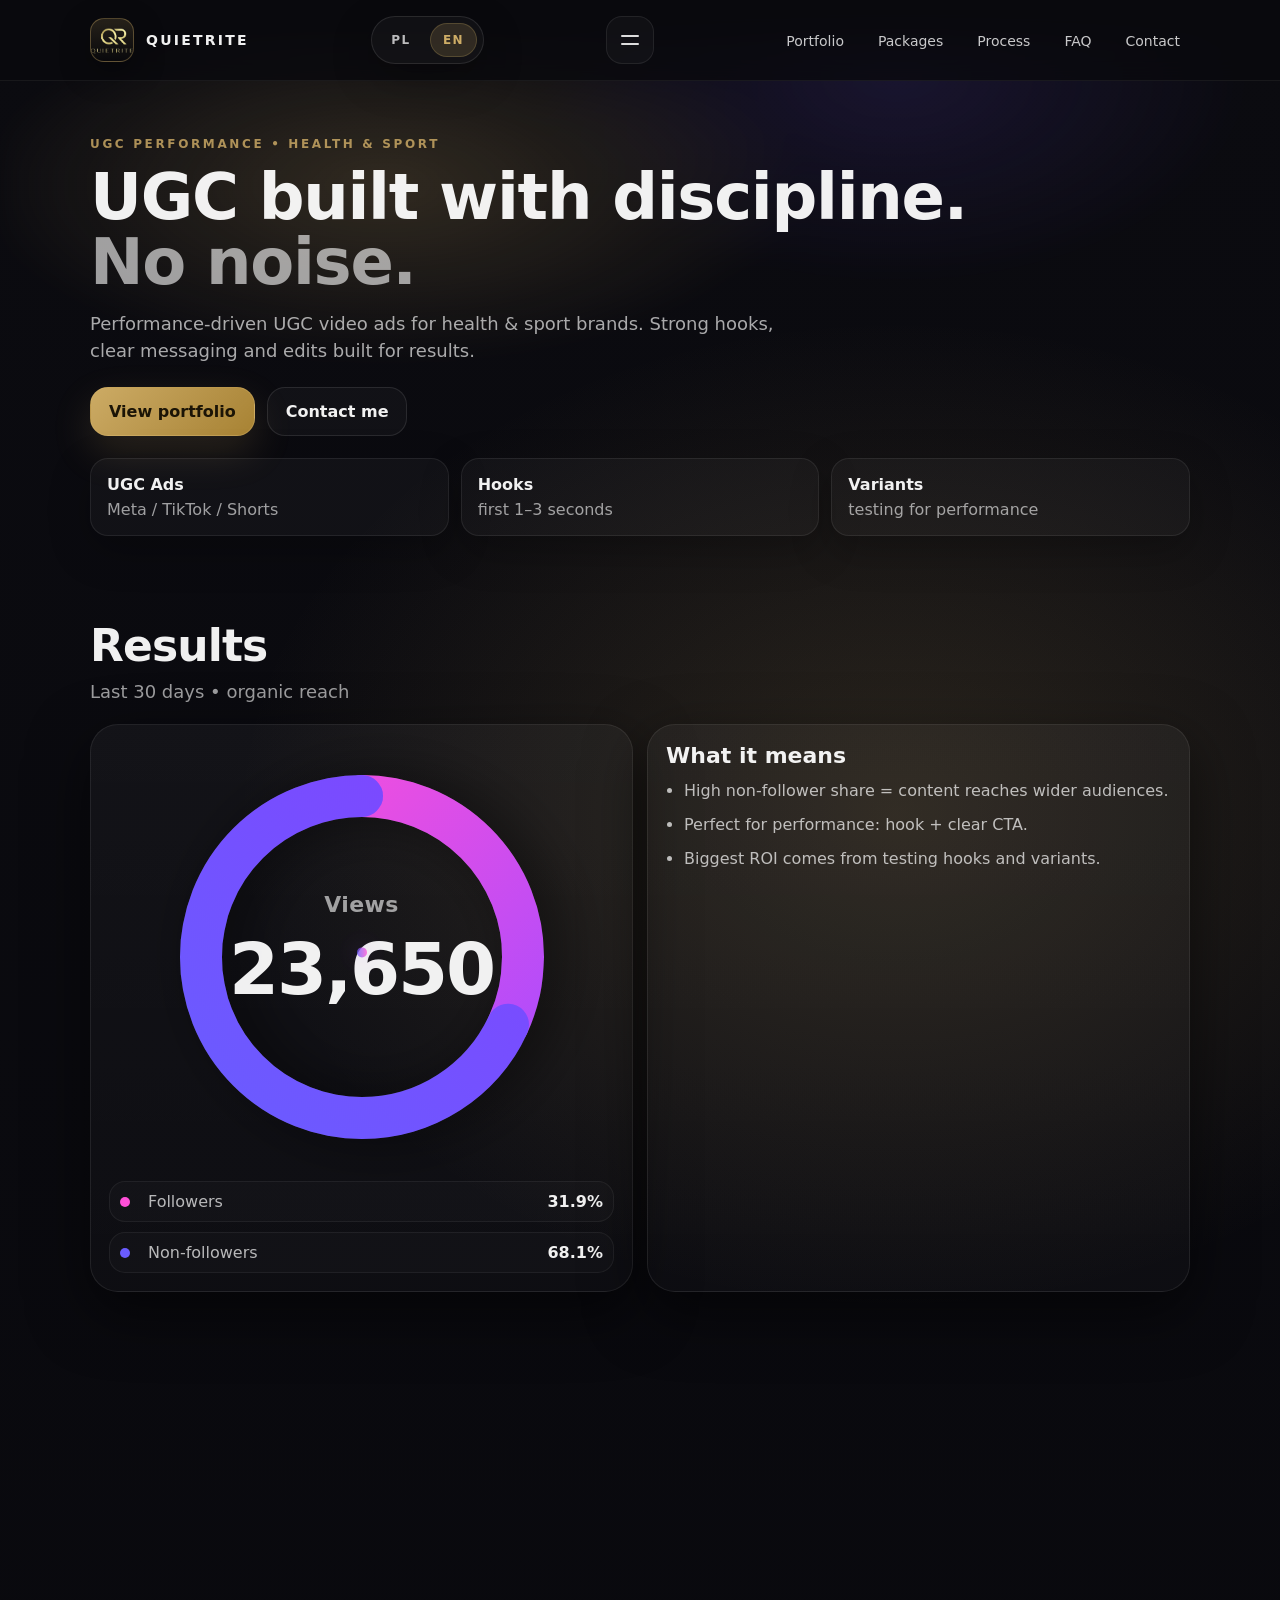
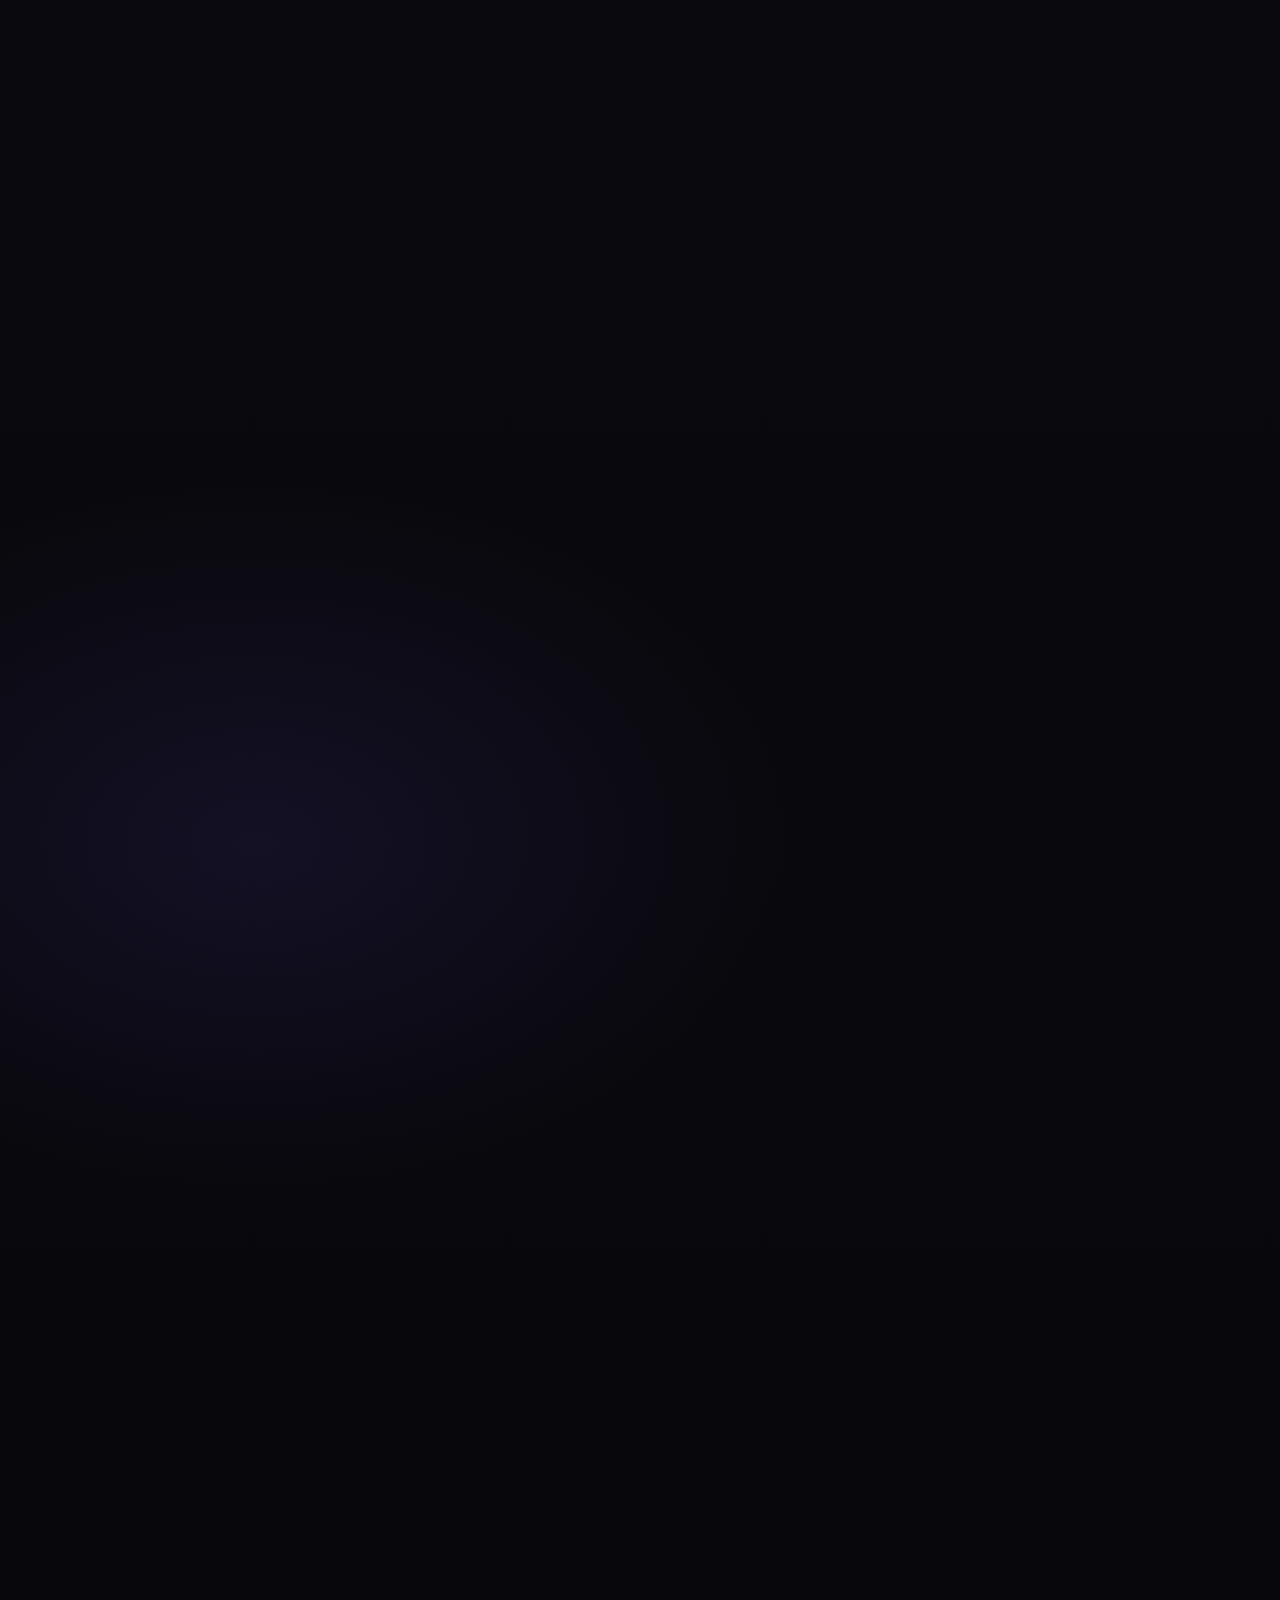
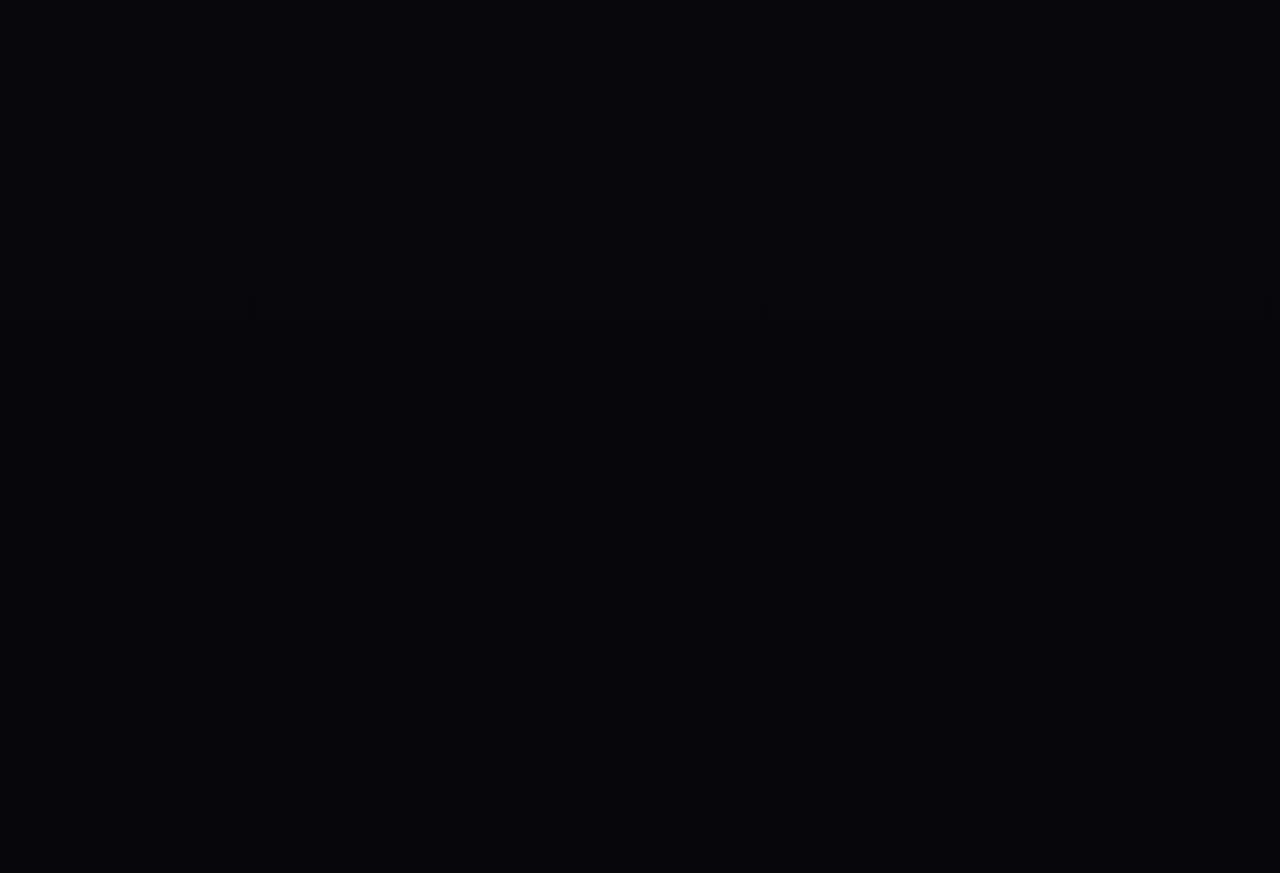
==== en/index.html @ 0ea2c852 "index.html" ====
<!doctype html>
<html lang="en">
<head>
  <meta charset="utf-8" />

  <!-- CSP: allows JSON-LD inline + Formspree + external JS/CSS -->
  <meta http-equiv="Content-Security-Policy" content="default-src 'self'; base-uri 'self'; object-src 'none'; frame-ancestors 'none'; form-action 'self' https://formspree.io; img-src 'self' data:; style-src 'self'; script-src 'self' 'unsafe-inline'; font-src 'self'; connect-src 'self' https://formspree.io; manifest-src 'self'; upgrade-insecure-requests;">

  <meta name="referrer" content="strict-origin-when-cross-origin">
  <meta name="viewport" content="width=device-width, initial-scale=1, viewport-fit=cover" />
  <meta name="robots" content="index,follow,max-image-preview:large" />
  <meta name="color-scheme" content="dark light" />

  <title>Quietrite — UGC Ads for Health &amp; Sport brands</title>
  <meta name="description" content="Performance-driven UGC ads for health &amp; sport brands. Meta, TikTok, Shorts. Strong hooks, variant testing and edits built for results.">
  <meta name="theme-color" content="#0B0B10" />

  <link rel="canonical" href="https://quietrite.pl/en/" />

  <!-- hreflang -->
  <link rel="alternate" href="https://quietrite.pl/" hreflang="pl" />
  <link rel="alternate" href="https://quietrite.pl/en/" hreflang="en" />
  <link rel="alternate" href="https://quietrite.pl/" hreflang="x-default" />

  <!-- Icons -->
  <link rel="icon" href="/favicon.ico" sizes="any" />
  <link rel="icon" type="image/png" sizes="32x32" href="/favicon-32.png" />
  <link rel="icon" type="image/png" sizes="16x16" href="/favicon-16.png" />
  <link rel="apple-touch-icon" href="/apple-touch-icon.png" />

  <!-- PWA -->
  <link rel="manifest" href="/manifest.webmanifest" />

  <!-- Open Graph / Social -->
  <meta property="og:site_name" content="QUIETRITE" />
  <meta property="og:type" content="website" />
  <meta property="og:url" content="https://quietrite.pl/en/" />
  <meta property="og:title" content="Quietrite — UGC Ads for Health &amp; Sport brands" />
  <meta property="og:description" content="Performance-driven UGC ads: hooks, variants and edits built for results." />
  <meta property="og:image" content="https://quietrite.pl/og-quietrite-1200x630.png" />
  <meta property="og:image:width" content="1200" />
  <meta property="og:image:height" content="630" />
  <meta property="og:locale" content="en_US" />
  <meta property="og:image:alt" content="Quietrite — UGC Ads for Health & Sport brands" />

  <meta name="twitter:card" content="summary_large_image" />
  <meta name="twitter:title" content="Quietrite — UGC Ads for Health &amp; Sport brands" />
  <meta name="twitter:description" content="Performance UGC ads for Meta/TikTok/Shorts." />
  <meta name="twitter:image" content="https://quietrite.pl/og-quietrite-1200x630.png" />
  <meta name="twitter:image:alt" content="Quietrite — UGC Ads for Health & Sport brands" />

  <!-- Perf -->
  <link rel="preload" href="/styles.css?v=10" as="style">
  <link rel="preload" href="/quietrite-logo.png" as="image" fetchpriority="high">
  <link rel="stylesheet" href="/styles.css?v=10">
  <link rel="preload" href="/script.js?v=10" as="script">
  <script src="/script.js?v=10" defer></script>
</head>

<body>
  <a class="skip-link" href="#main">Skip to content</a>

  <header class="header" id="top">
    <div class="container header__inner">
      <a class="brand" href="/en/" aria-label="QUIETRITE - home">
        <span class="brand__badge" aria-hidden="true">
          <img class="brand__logo" src="/quietrite-logo.png" alt="" width="44" height="44" fetchpriority="high" decoding="async" />
        </span>
        <span class="brand__name">QUIETRITE</span>
      </a>

      <!-- Language switch -->
      <div class="lang-switch" aria-label="Language switch">
        <a class="lang-switch__link" href="/">PL</a>
        <a class="lang-switch__link is-active" href="/en/" aria-current="page">EN</a>
      </div>

      <button class="menu-toggle" id="menuToggle" type="button"
        aria-controls="siteNav" aria-expanded="false" aria-label="Open menu">
        <span class="menu-toggle__lines" aria-hidden="true"></span>
      </button>

      <nav class="nav" id="siteNav" data-state="closed" aria-label="Navigation">
        <ul class="nav__list">
          <li><a class="nav__link" href="#portfolio">Portfolio</a></li>
          <li><a class="nav__link" href="#packages">Packages</a></li>
          <li><a class="nav__link" href="#process">Process</a></li>
          <li><a class="nav__link" href="#faq">FAQ</a></li>
          <li><a class="nav__link" href="#contact">Contact</a></li>
        </ul>
        <a class="btn btn--primary btn--nav" href="#contact">Contact</a>
      </nav>

      <div class="nav-overlay" id="navOverlay" hidden></div>
    </div>
  </header>

  <main id="main">
    <!-- HERO -->
    <section class="hero" id="hero">
      <div class="container hero__inner" data-reveal>
        <p class="eyebrow">UGC PERFORMANCE • HEALTH &amp; SPORT</p>

        <h1 class="hero__title">
          UGC built with discipline.<br />
          <span class="hero__muted">No noise.</span>
        </h1>

        <p class="hero__lead">
          Performance-driven UGC video ads for health &amp; sport brands.
          Strong hooks, clear messaging and edits built for results.
        </p>

        <div class="hero__actions">
          <a class="btn btn--primary" href="#portfolio">View portfolio</a>
          <a class="btn btn--ghost" href="#contact">Contact me</a>
        </div>

        <div class="chips" aria-label="Offer highlights">
          <div class="chip">
            <div class="chip__title">UGC Ads</div>
            <div class="chip__desc">Meta / TikTok / Shorts</div>
          </div>
          <div class="chip">
            <div class="chip__title">Hooks</div>
            <div class="chip__desc">first 1–3 seconds</div>
          </div>
          <div class="chip">
            <div class="chip__title">Variants</div>
            <div class="chip__desc">testing for performance</div>
          </div>
        </div>
      </div>

      <div class="hero__glow" aria-hidden="true"></div>
    </section>

    <!-- RESULTS -->
    <section class="section" id="results">
      <div class="container" data-reveal>
        <h2 class="section__title">Results</h2>
        <p class="section__subtitle">Last 30 days • organic reach</p>

        <div class="grid grid--2">
          <article class="card card--chart">
            <div class="donut" id="donut"
              data-views="23650"
              data-a="31.9"
              data-b="68.1"
              aria-label="Views chart">
              <svg class="donut__svg" viewBox="0 0 120 120" aria-hidden="true">
                <defs>
                  <linearGradient id="gradA" x1="0" y1="0" x2="1" y2="1">
                    <stop offset="0%" stop-color="#6A5CFF"/>
                    <stop offset="100%" stop-color="#7F45FF"/>
                  </linearGradient>
                  <linearGradient id="gradB" x1="1" y1="0" x2="0" y2="1">
                    <stop offset="0%" stop-color="#FF4FD8"/>
                    <stop offset="100%" stop-color="#A84CFF"/>
                  </linearGradient>
                </defs>

                <circle class="donut__track" cx="60" cy="60" r="46"></circle>
                <circle class="donut__seg donut__seg--a" cx="60" cy="60" r="46"></circle>
                <circle class="donut__seg donut__seg--b" cx="60" cy="60" r="46"></circle>
              </svg>

              <div class="donut__center">
                <div class="donut__label">Views</div>
                <div class="donut__value" id="donutValue">23,650</div>
              </div>

              <span class="donut__needle" aria-hidden="true"></span>
            </div>

            <div class="legend">
              <div class="legend__row">
                <span class="dot dot--a" aria-hidden="true"></span>
                <span class="legend__label">Followers</span>
                <span class="legend__value">31.9%</span>
              </div>
              <div class="legend__row">
                <span class="dot dot--b" aria-hidden="true"></span>
                <span class="legend__label">Non-followers</span>
                <span class="legend__value">68.1%</span>
              </div>
            </div>
          </article>

          <article class="card">
            <h3 class="card__title">What it means</h3>
            <ul class="bullets">
              <li>High non-follower share = content reaches wider audiences.</li>
              <li>Perfect for performance: hook + clear CTA.</li>
              <li>Biggest ROI comes from testing hooks and variants.</li>
            </ul>
          </article>
        </div>
      </div>
    </section>

    <!-- PORTFOLIO -->
    <section class="section" id="portfolio">
      <div class="container" data-reveal>
        <h2 class="section__title">Portfolio</h2>
        <p class="section__subtitle">Selected work (built for results, not “pretty”).</p>

        <div class="grid grid--3">

          <!-- VIDEO 1 -->
          <a class="work work--video" href="/diesel.mp4" data-video="/diesel.mp4" aria-label="Open video: Diesel — Performance UGC">
            <div class="work__thumb">
              <video class="work__video" data-src="/diesel.mp4" muted loop playsinline preload="none"></video>
              <div class="work__play" aria-hidden="true">▶</div>
            </div>
            <div class="work__meta">
              <div class="work__title">Diesel — Performance UGC</div>
              <div class="work__desc">Dynamic watch showcase</div>
              <div class="work__tags" aria-hidden="true">
                <span class="tag">9:16</span><span class="tag">Hook</span><span class="tag">Performance</span>
              </div>
            </div>
          </a>

          <!-- VIDEO 2 (rename if needed) -->
          <a class="work work--video" href="/film-2.mp4" data-video="/film-2.mp4" aria-label="Open video: UGC Ads — Meta">
            <div class="work__thumb">
              <video class="work__video" data-src="/film-2.mp4" muted loop playsinline preload="none"></video>
              <div class="work__play" aria-hidden="true">▶</div>
            </div>
            <div class="work__meta">
              <div class="work__title">UGC Ads — Meta</div>
              <div class="work__desc">Hook + CTR-focused edit</div>
              <div class="work__tags" aria-hidden="true">
                <span class="tag">9:16</span><span class="tag">Ads</span><span class="tag">Variants</span>
              </div>
            </div>
          </a>

          <!-- VIDEO 3 (rename if needed) -->
          <a class="work work--video" href="/film-3.mp4" data-video="/film-3.mp4" aria-label="Open video: UGC — TikTok">
            <div class="work__thumb">
              <video class="work__video" data-src="/film-3.mp4" muted loop playsinline preload="none"></video>
              <div class="work__play" aria-hidden="true">▶</div>
            </div>
            <div class="work__meta">
              <div class="work__title">UGC — TikTok</div>
              <div class="work__desc">Fast pacing + captions</div>
              <div class="work__tags" aria-hidden="true">
                <span class="tag">TikTok</span><span class="tag">Captions</span><span class="tag">Cuts</span>
              </div>
            </div>
          </a>

        </div>

        <div class="grid grid--2 u-mt">
          <article class="card">
            <h3 class="card__title">Mini case: why it works</h3>
            <ul class="bullets">
              <li>Hook in the first 1–3 seconds → less drop-off.</li>
              <li>Creative variants → fast A/B testing instead of guessing.</li>
              <li>Edits built for performance → pacing, captions, CTA, 9:16.</li>
            </ul>
          </article>

          <article class="card">
            <h3 class="card__title">Next step</h3>
            <p class="muted">Send a brief — I’ll reply with availability and a proposal.</p>
            <div class="u-mt">
              <a class="btn btn--primary btn--full" href="#contact">Send brief</a>
            </div>
          </article>
        </div>

      </div>
    </section>

    <!-- PACKAGES -->
    <section class="section" id="packages">
      <div class="container" data-reveal>
        <h2 class="section__title">Packages</h2>
        <p class="section__subtitle">Clear scope. No hidden costs.</p>

        <div class="pricing">
          <article class="price-card">
            <div class="price-card__top">
              <h3 class="price-card__name">BASIC</h3>
              <div class="price-card__price">1100 PLN</div>
            </div>
            <ul class="price-card__list">
              <li>Script + hook</li>
              <li>9:16 video (20–40s)</li>
              <li>Captions + edit</li>
            </ul>
            <a class="btn btn--ghost btn--full" href="#contact">Choose BASIC</a>
          </article>

          <article class="price-card price-card--featured">
            <div class="badge">Most popular</div>
            <div class="price-card__top">
              <h3 class="price-card__name">PRO</h3>
              <div class="price-card__price">2500 PLN</div>
            </div>
            <ul class="price-card__list">
              <li>3 scripts + hooks</li>
              <li>9:16 video (20–45s)</li>
              <li>Captions + edit</li>
              <li>Mini plan (posting/ads)</li>
            </ul>
            <a class="btn btn--primary btn--full" href="#contact">Choose PRO</a>
          </article>

          <article class="price-card">
            <div class="price-card__top">
              <h3 class="price-card__name">ELITE</h3>
              <div class="price-card__price">5000 PLN</div>
            </div>
            <ul class="price-card__list">
              <li>6 videos + hook testing</li>
              <li>A/B variants</li>
              <li>UGC for Meta/TikTok Ads</li>
              <li>2 revision rounds</li>
              <li>Creative recommendations</li>
            </ul>
            <a class="btn btn--ghost btn--full" href="#contact">Choose ELITE</a>
          </article>
        </div>
      </div>
    </section>

    <!-- PROCESS -->
    <section class="section" id="process">
      <div class="container" data-reveal>
        <h2 class="section__title">Process</h2>
        <p class="section__subtitle">Fast, clear, no chaos.</p>

        <div class="steps">
          <div class="step">
            <div class="step__n">01</div>
            <div class="step__t">Brief</div>
            <div class="step__d">Goal, offer, audience, format and channel.</div>
          </div>
          <div class="step">
            <div class="step__n">02</div>
            <div class="step__t">Script + hook</div>
            <div class="step__d">A hook in 1–3 seconds + clear message.</div>
          </div>
          <div class="step">
            <div class="step__n">03</div>
            <div class="step__t">Shoot</div>
            <div class="step__d">9:16 video, dynamic shots, branding.</div>
          </div>
          <div class="step">
            <div class="step__n">04</div>
            <div class="step__t">Edit + captions</div>
            <div class="step__d">Pacing, cuts, captions, CTA, variants.</div>
          </div>
        </div>
      </div>
    </section>

    <!-- FAQ -->
    <section class="section" id="faq">
      <div class="container" data-reveal>
        <h2 class="section__title">FAQ</h2>
        <p class="section__subtitle">Most common questions.</p>

        <div class="faq">
          <details class="faq__item">
            <summary class="faq__q">How long does delivery take?</summary>
            <div class="faq__a">Usually 3–7 business days depending on scope and variants.</div>
          </details>
          <details class="faq__item">
            <summary class="faq__q">Do you create A/B variants?</summary>
            <div class="faq__a">Yes — especially in PRO/ELITE. Testing hooks makes the biggest difference.</div>
          </details>
          <details class="faq__item">
            <summary class="faq__q">Can I request revisions?</summary>
            <div class="faq__a">Yes. ELITE includes 2 revision rounds. Others are agreed in the brief.</div>
          </details>
        </div>
      </div>
    </section>

    <!-- CONTACT -->
    <section class="section" id="contact">
      <div class="container" data-reveal>
        <h2 class="section__title">Contact</h2>
        <p class="section__subtitle">Send a brief — I’ll reply with availability and a proposal.</p>

        <div class="grid grid--2">
          <div class="contact" aria-label="Quick contact">
            <a class="contact__item" href="mailto:kontakt@quietrite.pl">
              <span class="contact__k">Email</span>
              <span class="contact__v">kontakt@quietrite.pl</span>
            </a>

            <a class="contact__item" href="https://instagram.com/quietrite" target="_blank" rel="noopener">
              <span class="contact__k">Instagram</span>
              <span class="contact__v">@quietrite</span>
            </a>
          </div>

          <form class="brief-form" id="briefForm" action="https://formspree.io/f/xdalywzz" method="POST">
            <input type="hidden" name="_subject" value="New brief — quietrite.pl" />

            <label class="field">
              <span class="field__label">Email *</span>
              <input class="field__input" type="email" name="email" autocomplete="email" required />
            </label>

            <label class="field">
              <span class="field__label">Company *</span>
              <input class="field__input" type="text" name="company" autocomplete="organization" required />
            </label>

            <label class="field">
              <span class="field__label">Campaign goal *</span>
              <select class="field__input" name="goal" required>
                <option value="" selected disabled>Select…</option>
                <option value="sales">Sales</option>
                <option value="leads">Leads</option>
                <option value="reach">Reach</option>
              </select>
            </label>

            <label class="field">
              <span class="field__label">Project details *</span>
              <textarea class="field__input field__textarea" name="message" rows="6" required></textarea>
            </label>

            <input type="text" name="_gotcha" class="hp" tabindex="-1" autocomplete="off" />

            <button class="btn btn--primary btn--full" type="submit">Send brief</button>

            <p id="formSuccess" hidden role="status" aria-live="polite">✅ Message sent. I’ll get back to you soon.</p>
            <p id="formError" hidden role="alert">❌ Something went wrong. Please try again.</p>

            <p class="form-note muted">I’ll reply to the email you provided.</p>
          </form>
        </div>

        <footer class="footer">
          <div class="footer__line"></div>
          <div class="footer__bottom">
            <span>© <span id="year"></span> QUIETRITE</span>
            <a class="footer__link" href="#top">Back to top ↑</a>
          </div>
          <div class="footer-legal">
            <a href="/en/privacy.html">Privacy Policy</a> |
            <a href="/en/terms.html">Terms</a>
          </div>
        </footer>
      </div>
    </section>
  </main>

  <!-- VIDEO MODAL -->
  <div class="video-modal" id="videoModal" hidden aria-hidden="true">
    <div class="video-modal__backdrop" data-close></div>
    <div class="video-modal__panel" role="dialog" aria-modal="true" aria-label="Video preview" tabindex="-1">
      <button class="video-modal__close" type="button" aria-label="Close" data-close>×</button>
      <video class="video-modal__video" id="videoModalVideo" controls playsinline></video>
    </div>
  </div>

  <!-- Schema (EN) -->
  <script type="application/ld+json">
  {
    "@context":"https://schema.org",
    "@type":"Organization",
    "@id":"https://quietrite.pl/#organization",
    "name":"Quietrite",
    "url":"https://quietrite.pl/",
    "email":"kontakt@quietrite.pl",
    "logo":"https://quietrite.pl/quietrite-logo.png"
  }
  </script>
</body>
</html>
---- styles.css ----
:root{
  --bg:#0b0b10;
  --bg2:#07070b;
  --card: rgba(255,255,255,.04);
  --card2: rgba(255,255,255,.06);
  --stroke: rgba(255,255,255,.08);
  --text: rgba(255,255,255,.94);
  --muted: rgba(255,255,255,.64);
  --muted2: rgba(255,255,255,.52);

  --gold:#d7b46a;
  --gold2:#b99038;

  --shadow: 0 20px 60px rgba(0,0,0,.55);
  --blur: blur(14px);

  --radius: 22px;
  --radius2: 28px;

  --container: 1100px;

  --ease: cubic-bezier(.2,.8,.2,1);
}

*{box-sizing:border-box}
html{scroll-behavior:smooth}
body{
  margin:0;
  font-family: ui-sans-serif, system-ui, -apple-system, Segoe UI, Roboto, Helvetica, Arial, "Apple Color Emoji","Segoe UI Emoji";
  background:
    radial-gradient(1200px 900px at 70% 20%, rgba(215,180,106,.16), transparent 55%),
    radial-gradient(900px 600px at 20% 60%, rgba(120,85,255,.10), transparent 60%),
    linear-gradient(180deg, var(--bg), var(--bg2));
  color:var(--text);
  overflow-x:hidden;
}

img{max-width:100%; height:auto; display:block}
a{color:inherit; text-decoration:none}
button{font:inherit}

.container{
  width:min(var(--container), 92vw);
  margin-inline:auto;
}

.skip-link{
  position:absolute;
  left:-999px;
  top:12px;
  background:#fff;
  color:#000;
  padding:10px 12px;
  border-radius:10px;
  z-index:9999;
}
.skip-link:focus{left:12px}

/* HEADER */
.header{
  position:sticky;
  top:0;
  z-index:50;
  border-bottom:1px solid rgba(255,255,255,.06);
  background: rgba(10,10,14,.78);
  backdrop-filter: var(--blur);
  -webkit-backdrop-filter: var(--blur);
}

.header__inner{
  display:flex;
  align-items:center;
  justify-content:space-between;
  padding:16px 0;
  gap:12px;
}

.brand{
  display:flex;
  align-items:center;
  gap:12px;
  min-width:0;
}

.brand__badge{
  width:44px;
  height:44px;
  display:grid;
  place-items:center;
  border-radius:14px;
  border:1px solid rgba(215,180,106,.35);
  background: linear-gradient(180deg, rgba(215,180,106,.14), rgba(0,0,0,.10));
  box-shadow: 0 10px 30px rgba(0,0,0,.35);
  overflow:hidden;
}

.brand__logo{
  width:44px;
  height:44px;
  object-fit:cover;
}

.brand__name{
  letter-spacing:.16em;
  font-weight:700;
  font-size:14px;
  white-space:nowrap;
  overflow:hidden;
  text-overflow:ellipsis;
}

/* MENU TOGGLE */
.menu-toggle{
  width:48px;
  height:48px;
  border-radius:16px;
  border:1px solid rgba(255,255,255,.08);
  background: rgba(255,255,255,.03);
  color:var(--text);
  display:grid;
  place-items:center;
  cursor:pointer;
  position:relative;
  transition: transform 180ms var(--ease), background 180ms var(--ease), border-color 180ms var(--ease);
  -webkit-tap-highlight-color: transparent;
  touch-action: manipulation;
}
.menu-toggle:hover{transform: translateY(-1px); background: rgba(255,255,255,.05)}
.menu-toggle:active{transform: translateY(0px) scale(.98)}
.menu-toggle__lines{
  width:18px;
  height:12px;
  position:relative;
}
.menu-toggle__lines::before,
.menu-toggle__lines::after{
  content:"";
  position:absolute;
  left:0;
  right:0;
  height:2px;
  border-radius:2px;
  background: rgba(255,255,255,.86);
}
.menu-toggle__lines::before{top:1px}
.menu-toggle__lines::after{bottom:1px}

/* NAV */
.nav{
  display:flex;
  align-items:center;
  gap:18px;
}

.nav__list{
  list-style:none;
  padding:0;
  margin:0;
  display:flex;
  gap:14px;
}

.nav__link{
  font-size:14px;
  color:rgba(255,255,255,.78);
  padding:10px 10px;
  border-radius:12px;
  transition: background 180ms var(--ease), color 180ms var(--ease);
}
.nav__link:hover{
  background: rgba(255,255,255,.05);
  color:rgba(255,255,255,.95);
}

.btn{
  display:inline-flex;
  align-items:center;
  justify-content:center;
  gap:10px;
  border-radius:18px;
  padding:14px 18px;
  font-weight:700;
  border:1px solid rgba(255,255,255,.10);
  background: rgba(255,255,255,.02);
  transition: transform 180ms var(--ease), background 180ms var(--ease), border-color 180ms var(--ease), box-shadow 180ms var(--ease);
  cursor:pointer;
  -webkit-tap-highlight-color: transparent;
  touch-action: manipulation;
}

.btn--primary{
  background: linear-gradient(135deg, rgba(215,180,106,.95), rgba(185,144,56,.90));
  border-color: rgba(215,180,106,.35);
  color:#1b1406;
  box-shadow: 0 16px 40px rgba(215,180,106,.16);
}
.btn--primary:hover{transform: translateY(-1px)}
.btn--ghost{
  background: rgba(255,255,255,.03);
  border-color: rgba(255,255,255,.10);
}
.btn--ghost:hover{transform: translateY(-1px); background: rgba(255,255,255,.05)}
.btn--full{width:100%}
.btn--nav{display:none}

/* MOBILE NAV */
.nav-overlay{
  position:fixed;
  inset:0;
  background: rgba(0,0,0,.55);
  backdrop-filter: blur(10px);
  -webkit-backdrop-filter: blur(10px);
  z-index:49;
}

@media (max-width: 880px){
  .nav{
    position:fixed;
    top:74px;
    right:12px;
    left:12px;
    background: rgba(10,10,14,.90);
    border:1px solid rgba(255,255,255,.10);
    border-radius: 20px;
    padding:16px;
    flex-direction:column;
    align-items:stretch;
    transform: translateY(-10px);
    opacity:0;
    pointer-events:none;
    transition: opacity 200ms var(--ease), transform 200ms var(--ease);
    box-shadow: var(--shadow);
    z-index:50;
  }
  .nav[data-state="open"]{
    opacity:1;
    transform: translateY(0);
    pointer-events:auto;
  }
  .nav__list{
    flex-direction:column;
    gap:6px;
  }
  .nav__link{
    padding:12px 12px;
    background: rgba(255,255,255,.03);
    border:1px solid rgba(255,255,255,.06);
  }
  .btn--nav{display:inline-flex}
}

/* HERO */
.hero{
  padding:56px 0 30px;
  position:relative;
}

.hero__inner{
  position:relative;
  z-index:2;
}

.eyebrow{
  margin:0 0 14px;
  font-weight:800;
  letter-spacing:.22em;
  text-transform:uppercase;
  color: rgba(215,180,106,.78);
  font-size:12px;
}

.hero__title{
  margin:0 0 14px;
  font-size: clamp(38px, 7vw, 64px);
  line-height:1.02;
  letter-spacing:-.02em;
}
.hero__muted{color: rgba(255,255,255,.60)}

.hero__lead{
  margin:0 0 22px;
  color: rgba(255,255,255,.65);
  font-size: 18px;
  line-height:1.55;
  max-width: 60ch;
}

.hero__actions{
  display:flex;
  gap:12px;
  flex-wrap:wrap;
  margin-bottom:22px;
}

.chips{
  display:grid;
  grid-template-columns: repeat(3, minmax(0,1fr));
  gap:12px;
}
@media (max-width: 720px){
  .chips{grid-template-columns: 1fr}
}

.chip{
  padding:16px 16px;
  border-radius: 18px;
  border:1px solid rgba(255,255,255,.08);
  background: rgba(255,255,255,.03);
  box-shadow: 0 14px 40px rgba(0,0,0,.25);
}
.chip__title{font-weight:800; margin-bottom:6px}
.chip__desc{color: rgba(255,255,255,.60)}

.hero__glow{
  position:absolute;
  inset:-40px 0 auto 0;
  height:360px;
  background: radial-gradient(600px 260px at 30% 40%, rgba(215,180,106,.20), transparent 70%),
              radial-gradient(520px 300px at 70% 10%, rgba(120,85,255,.14), transparent 70%);
  filter: blur(12px);
  opacity:.95;
  pointer-events:none;
}

/* SECTION */
.section{
  padding:54px 0;
}
.section__title{
  margin:0;
  font-size: clamp(28px, 4.5vw, 44px);
  letter-spacing:-.02em;
}
.section__subtitle{
  margin:10px 0 22px;
  color: rgba(255,255,255,.60);
  font-size: 18px;
}

.grid{
  display:grid;
  gap:14px;
}
.grid--2{grid-template-columns: repeat(2, minmax(0,1fr))}
.grid--3{grid-template-columns: repeat(3, minmax(0,1fr))}
@media (max-width: 900px){
  .grid--2,.grid--3{grid-template-columns: 1fr}
}

/* Cards */
.card{
  border-radius: var(--radius2);
  border:1px solid rgba(255,255,255,.08);
  background: linear-gradient(180deg, rgba(255,255,255,.04), rgba(255,255,255,.02));
  box-shadow: var(--shadow);
  padding:18px;
}
.card--chart{padding:18px}
.card__title{margin:0 0 10px; font-size:22px}
.muted{color: rgba(255,255,255,.55); margin:8px 0 0}

.bullets{
  margin:0;
  padding-left:18px;
  color: rgba(255,255,255,.70);
  line-height:1.6;
}
.bullets li{margin:8px 0}

/* DONUT */
.donut{
  width: min(420px, 100%);
  aspect-ratio: 1 / 1;
  margin: 4px auto 14px;
  position:relative;
  display:grid;
  place-items:center;
  overflow: visible;
}

.donut__svg{
  width:100%;
  height:100%;
  transform: rotate(-90deg);
  filter: drop-shadow(0 16px 26px rgba(0,0,0,.45));
}

.donut__track{
  fill:none;
  stroke: rgba(255,255,255,.12);
  stroke-width: 12;
}

.donut__seg{
  fill:none;
  stroke-width: 12;
  stroke-linecap: round;
  stroke-dasharray: 0 999;
  stroke-dashoffset: 0;
  transition: stroke-dasharray 1200ms var(--ease), stroke-dashoffset 1200ms var(--ease);
}

.donut__seg--a{stroke: url(#gradB)}
.donut__seg--b{stroke: url(#gradA)}

.donut__center{
  position:absolute;
  inset:0;
  display:flex;
  flex-direction:column;
  align-items:center;
  justify-content:center;
  text-align:center;
  transform: translateY(-6px);
}

.donut__label{
  font-weight:800;
  color: rgba(255,255,255,.60);
  font-size: 22px;
  letter-spacing:.02em;
  margin-bottom: 10px;
}

.donut__value{
  font-weight:900;
  font-size: clamp(44px, 7vw, 72px);
  letter-spacing:-.03em;
}

.legend{
  display:grid;
  gap:10px;
  margin-top:6px;
}
.legend__row{
  display:grid;
  grid-template-columns: 18px 1fr auto;
  align-items:center;
  gap:10px;
  padding: 10px 10px;
  border-radius: 16px;
  background: rgba(255,255,255,.02);
  border:1px solid rgba(255,255,255,.06);
}
.legend__label{color: rgba(255,255,255,.70)}
.legend__value{font-weight:900}

.dot{ width:10px;height:10px;border-radius:999px; }
.dot--a{background: #FF4FD8}
.dot--b{background: #6A5CFF}

.donut__needle{
  position:absolute;
  width:10px;height:10px;
  border-radius:999px;
  background: linear-gradient(90deg, #6A5CFF, #FF4FD8);
  opacity:.75;
  filter: blur(.2px);
  box-shadow: 0 0 22px rgba(168,76,255,.45);
  top:50%;
  left:50%;
  transform-origin: 0 0;
  transform: translate(-50%,-50%) rotate(0deg) translate(0,-46%);
  animation: orbit 10s linear infinite;
  pointer-events:none;
}

@keyframes orbit{
  from{ transform: translate(-50%,-50%) rotate(0deg) translate(0,-46%); }
  to{ transform: translate(-50%,-50%) rotate(360deg) translate(0,-46%); }
}

/* PORTFOLIO CARDS */
.work{
  border-radius: var(--radius2);
  overflow:hidden;
  border:1px solid rgba(255,255,255,.08);
  background: rgba(255,255,255,.03);
  box-shadow: var(--shadow);
  transition: transform 180ms var(--ease), border-color 180ms var(--ease);
}
.work:hover{
  transform: translateY(-2px);
  border-color: rgba(255,255,255,.14);
}
@media (hover: none){
  .work:hover{transform:none}
}

.work__thumb{
  height: 160px;
  background:
    radial-gradient(600px 200px at 30% 10%, rgba(215,180,106,.20), transparent 55%),
    radial-gradient(400px 260px at 70% 70%, rgba(120,85,255,.18), transparent 65%),
    linear-gradient(180deg, rgba(255,255,255,.04), rgba(0,0,0,.06));
}
.work__meta{ padding:14px 14px 16px; }
.work__title{font-weight:900}
.work__desc{color: rgba(255,255,255,.60); margin-top:6px}

/* Portfolio video - idealny cover */
.work--video .work__thumb{
  position: relative;
  overflow: hidden;
  height: 200px;
}
.work--video .work__video{
  width: 100%;
  height: 100%;
  object-fit: cover;
  object-position: center;
  display: block;
  transform: translateZ(0);
}
@media (max-width: 768px){
  .work--video .work__thumb{ height: 260px; }
}

/* PRICING */
.pricing{
  display:grid;
  grid-template-columns: repeat(3, minmax(0,1fr));
  gap:14px;
}
@media (max-width: 980px){
  .pricing{grid-template-columns:1fr}
}

.price-card{
  border-radius: var(--radius2);
  border:1px solid rgba(255,255,255,.10);
  background: linear-gradient(180deg, rgba(255,255,255,.05), rgba(255,255,255,.02));
  box-shadow: var(--shadow);
  padding:18px;
  position:relative;
  transition: transform 180ms var(--ease), border-color 180ms var(--ease);
}
.price-card:hover{
  transform: translateY(-2px);
  border-color: rgba(255,255,255,.14);
}
@media (hover: none){
  .price-card:hover{transform:none}
}

.price-card__top{
  display:flex;
  align-items:baseline;
  justify-content:space-between;
  gap:12px;
  margin-bottom:10px;
}
.price-card__name{
  margin:0;
  letter-spacing:.18em;
  font-size:14px;
  color: rgba(215,180,106,.85);
}
.price-card__price{
  font-weight:900;
  font-size:22px;
}

.price-card__list{
  margin:0;
  padding-left:18px;
  color: rgba(255,255,255,.70);
  line-height:1.6;
}
.price-card__list li{margin:8px 0}

.price-card--featured{
  border-color: rgba(215,180,106,.22);
  background: radial-gradient(600px 280px at 30% 0%, rgba(215,180,106,.16), transparent 70%),
              linear-gradient(180deg, rgba(255,255,255,.05), rgba(255,255,255,.02));
}
.badge{
  position:absolute;
  top:14px;
  right:14px;
  font-size:12px;
  font-weight:900;
  padding:8px 10px;
  border-radius:999px;
  background: rgba(215,180,106,.14);
  border:1px solid rgba(215,180,106,.22);
  color: rgba(215,180,106,.95);
  max-width: calc(100% - 28px);
  white-space: nowrap;
  overflow: hidden;
  text-overflow: ellipsis;
}
/* Badge PRO fix */
.price-card--featured .price-card__top{ padding-top: 40px; }

.u-mt{margin-top:14px}

/* STEPS */
.steps{
  display:grid;
  grid-template-columns: repeat(4, minmax(0,1fr));
  gap:12px;
}
@media (max-width: 980px){
  .steps{grid-template-columns:1fr}
}
.step{
  border-radius: var(--radius2);
  border:1px solid rgba(255,255,255,.08);
  background: rgba(255,255,255,.03);
  padding:16px;
  box-shadow: 0 18px 50px rgba(0,0,0,.35);
}
.step__n{
  font-weight:900;
  color: rgba(215,180,106,.85);
  letter-spacing:.12em;
  margin-bottom:10px;
}
.step__t{font-weight:900; margin-bottom:8px}
.step__d{color: rgba(255,255,255,.62); line-height:1.55}

/* FAQ */
.faq{display:grid; gap:10px}
.faq__item{
  border-radius: 18px;
  border:1px solid rgba(255,255,255,.08);
  background: rgba(255,255,255,.03);
  padding: 10px 12px;
}
.faq__q{
  cursor:pointer;
  font-weight:900;
  list-style:none;
}
.faq__q::-webkit-details-marker{display:none}
.faq__a{color: rgba(255,255,255,.65); padding:10px 2px 2px; line-height:1.55}

/* CONTACT */
.contact{
  display:grid;
  gap:12px;
  max-width: 680px;
}
.contact__item{
  border-radius: 20px;
  border:1px solid rgba(255,255,255,.08);
  background: rgba(255,255,255,.03);
  padding: 14px 16px;
  display:flex;
  justify-content:space-between;
  align-items:center;
  gap:14px;
}
.contact__k{color: rgba(255,255,255,.55); font-weight:800}
.contact__v{font-weight:900}

/* FORM (PRO) */
input, select, textarea{ font: inherit; color: inherit; }

.brief-form{
  display: grid;
  gap: 14px;
  padding: 18px;
  margin-top: 14px;
  border-radius: var(--radius2);
  border: 1px solid rgba(255,255,255,.10);
  background: linear-gradient(180deg, rgba(255,255,255,.05), rgba(255,255,255,.02));
  box-shadow: var(--shadow);
  max-width: 720px;
}

@media (min-width: 860px){
  .brief-form{ grid-template-columns: 1fr 1fr; }
  .brief-form label.field:nth-of-type(3),
  .brief-form label.field:nth-of-type(4),
  .brief-form .hp,
  .brief-form button,
  .brief-form .form-note,
  .brief-form #formSuccess,
  .brief-form #formError{ grid-column: 1 / -1; }
}

.field{ display:grid; gap:8px; width:100%; }
.field__label{
  font-weight: 900;
  letter-spacing: .02em;
  color: rgba(255,255,255,.78);
  font-size: 14px;
}
.field__input{
  width: 100%;
  border-radius: 16px;
  border: 1px solid rgba(255,255,255,.12);
  background: rgba(255,255,255,.03);
  padding: 14px 14px;
  line-height: 1.2;
  transition: border-color 180ms var(--ease), background 180ms var(--ease), box-shadow 180ms var(--ease);
  -webkit-appearance: none;
  appearance: none;
}
.field__input::placeholder{ color: rgba(255,255,255,.42); }

select.field__input{
  padding-right: 44px;
  background-image:
    linear-gradient(45deg, transparent 50%, rgba(255,255,255,.70) 50%),
    linear-gradient(135deg, rgba(255,255,255,.70) 50%, transparent 50%),
    linear-gradient(to right, transparent, transparent);
  background-position:
    calc(100% - 18px) calc(50% - 2px),
    calc(100% - 12px) calc(50% - 2px),
    0 0;
  background-size: 6px 6px, 6px 6px, 100% 100%;
  background-repeat: no-repeat;
}

.field__textarea{ min-height: 150px; resize: vertical; }

.field__input:focus{
  outline: none;
  border-color: rgba(215,180,106,.55);
  background: rgba(255,255,255,.04);
  box-shadow: 0 0 0 4px rgba(215,180,106,.16);
}
.field__input:focus:invalid{
  border-color: rgba(255, 90, 90, .55);
  box-shadow: 0 0 0 4px rgba(255, 90, 90, .14);
}

.hp{
  position: absolute !important;
  left: -9999px !important;
  width: 1px !important;
  height: 1px !important;
  overflow: hidden !important;
}

#formSuccess,
#formError{
  margin: 0;
  padding: 12px 14px;
  border-radius: 16px;
  border: 1px solid rgba(255,255,255,.10);
  background: rgba(255,255,255,.03);
  color: rgba(255,255,255,.88);
}
#formSuccess{
  border-color: rgba(120, 255, 170, .25);
  background: rgba(120, 255, 170, .06);
}
#formError{
  border-color: rgba(255, 90, 90, .25);
  background: rgba(255, 90, 90, .06);
}

.form-note{ margin: 0; font-size: 14px; color: rgba(255,255,255,.58); }

/* FOOTER */
.footer{margin-top:26px}
.footer__line{
  height:1px;
  background: rgba(255,255,255,.08);
  margin-bottom:14px;
}
.footer__bottom{
  display:flex;
  justify-content:space-between;
  align-items:center;
  gap:12px;
  color: rgba(255,255,255,.55);
}
.footer__link{
  color: rgba(215,180,106,.85);
  font-weight:900;
}
.footer-legal{
  margin-top: 12px;
  display:flex;
  flex-wrap: wrap;
  gap:10px;
  color: rgba(255,255,255,.55);
}
.footer-legal a{
  color: rgba(255,255,255,.62);
  font-weight: 800;
}
.footer-legal a:hover{ color: rgba(215,180,106,.92); }

/* REVEAL */
[data-reveal]{
  opacity:0;
  transform: translateY(10px);
  transition: opacity 600ms var(--ease), transform 600ms var(--ease);
}
.is-visible{
  opacity:1 !important;
  transform: translateY(0) !important;
}

/* Reduced motion */
@media (prefers-reduced-motion: reduce){
  html{scroll-behavior:auto}
  .donut__needle{animation:none !important}
  [data-reveal]{transition:none !important}
  .donut__seg{transition:none !important}
}

/* Focus ring globalny */
:where(a, button, input, select, textarea, summary):focus-visible{
  outline: 2px solid rgba(215,180,106,.85);
  outline-offset: 3px;
  border-radius: 14px;
}

/* VIDEO MODAL */
.video-modal{
  position: fixed;
  inset: 0;
  z-index: 9999;
  display: grid;
  place-items: center;
}
.video-modal__backdrop{
  position: absolute;
  inset: 0;
  background: rgba(0,0,0,.62);
  backdrop-filter: blur(10px);
  -webkit-backdrop-filter: blur(10px);
}
.video-modal__panel{
  position: relative;
  width: min(980px, 92vw);
  max-height: min(82vh, 720px);
  border-radius: 22px;
  border: 1px solid rgba(255,255,255,.14);
  background: rgba(10,10,14,.72);
  box-shadow: 0 30px 90px rgba(0,0,0,.65);
  overflow: hidden;

  transform: translateY(10px) scale(.985);
  opacity: 0;
  animation: modalIn 220ms var(--ease) forwards;
}
.video-modal__video{
  width: 100%;
  height: 100%;
  display: block;
  background: #000;
  object-fit: contain;
}
.video-modal__close{
  position: absolute;
  top: 10px;
  right: 10px;
  width: 44px;
  height: 44px;
  border-radius: 14px;
  border: 1px solid rgba(255,255,255,.16);
  background: rgba(255,255,255,.06);
  color: rgba(255,255,255,.92);
  font-size: 26px;
  line-height: 1;
  display: grid;
  place-items: center;
  cursor: pointer;
  transition: transform 160ms var(--ease), background 160ms var(--ease), border-color 160ms var(--ease);
  -webkit-tap-highlight-color: transparent;
}
.video-modal__close:hover{
  transform: translateY(-1px);
  background: rgba(255,255,255,.10);
  border-color: rgba(255,255,255,.22);
}
.video-modal__close:active{
  transform: translateY(0px) scale(.98);
}
@keyframes modalIn{
  from{ opacity: 0; transform: translateY(12px) scale(.985); }
  to{ opacity: 1; transform: translateY(0) scale(1); }
}
@media (max-width: 720px){
  .video-modal__panel{
    width: 94vw;
    max-height: 84vh;
    border-radius: 20px;
  }
}
@supports(padding: max(0px)){
  .video-modal__panel{
    margin-top: max(0px, env(safe-area-inset-top));
    margin-bottom: max(0px, env(safe-area-inset-bottom));
  }
}
body.modal-open{ overflow: hidden; }

/* PRO polish */
body{
  text-rendering: optimizeLegibility;
  -webkit-font-smoothing: antialiased;
  -moz-osx-font-smoothing: grayscale;
}
@media (max-width: 720px){
  .section__subtitle{ font-size: 17px; }
  .hero__lead{ font-size: 17px; }
}
/* HARD FIX: ukrywanie elementów z atrybutem hidden (na wszelki wypadek) */
[hidden]{display:none !important;}
.video-modal[hidden]{display:none !important;}

/* PORTFOLIO PRO */

.work__thumb{ position: relative; }

.work__play{
  position:absolute;
  inset:auto 14px 14px 14px;
  height:44px;
  display:flex;
  align-items:center;
  justify-content:center;
  border-radius: 16px;
  border:1px solid rgba(255,255,255,.14);
  background: rgba(0,0,0,.38);
  backdrop-filter: blur(10px);
  -webkit-backdrop-filter: blur(10px);
  color: rgba(255,255,255,.92);
  font-weight: 900;
  letter-spacing:.02em;
  box-shadow: 0 14px 40px rgba(0,0,0,.45);
  opacity:.92;
  transition: transform 180ms var(--ease), opacity 180ms var(--ease), background 180ms var(--ease);
}

.work--video:hover .work__play{
  transform: translateY(-1px);
  opacity: 1;
  background: rgba(0,0,0,.44);
}

.work__tags{
  display:flex;
  flex-wrap: wrap;
  gap:8px;
  margin-top:10px;
}

.tag{
  font-size:12px;
  font-weight:900;
  padding:7px 10px;
  border-radius: 999px;
  border:1px solid rgba(255,255,255,.10);
  background: rgba(255,255,255,.03);
  color: rgba(255,255,255,.72);
}

/* LANG SWITCH (PL/EN) — PRO pill */
.lang-switch{
  display:flex;
  align-items:center;
  gap:6px;
  padding:6px;
  border-radius: 999px;
  border:1px solid rgba(255,255,255,.10);
  background: rgba(255,255,255,.03);
  box-shadow: 0 14px 40px rgba(0,0,0,.25);
}

.lang-switch__link{
  display:inline-flex;
  align-items:center;
  justify-content:center;
  height:34px;
  min-width:46px;
  padding:0 12px;
  border-radius: 999px;
  font-weight: 900;
  font-size: 12px;
  letter-spacing: .12em;
  text-transform: uppercase;
  color: rgba(255,255,255,.72);
  border:1px solid transparent;
  transition: background 180ms var(--ease), color 180ms var(--ease), border-color 180ms var(--ease), transform 180ms var(--ease);
}

.lang-switch__link:hover{
  background: rgba(255,255,255,.06);
  color: rgba(255,255,255,.92);
  transform: translateY(-1px);
}

.lang-switch__link.is-active{
  background: rgba(215,180,106,.16);
  border-color: rgba(215,180,106,.22);
  color: rgba(215,180,106,.95);
}

/* Na bardzo małych ekranach niech nie rozpycha headera */
@media (max-width: 420px){
  .lang-switch__link{
    min-width: 42px;
    padding: 0 10px;
  }
}
---- styles.css ----
:root{
  --bg:#0b0b10;
  --bg2:#07070b;
  --card: rgba(255,255,255,.04);
  --card2: rgba(255,255,255,.06);
  --stroke: rgba(255,255,255,.08);
  --text: rgba(255,255,255,.94);
  --muted: rgba(255,255,255,.64);
  --muted2: rgba(255,255,255,.52);

  --gold:#d7b46a;
  --gold2:#b99038;

  --shadow: 0 20px 60px rgba(0,0,0,.55);
  --blur: blur(14px);

  --radius: 22px;
  --radius2: 28px;

  --container: 1100px;

  --ease: cubic-bezier(.2,.8,.2,1);
}

*{box-sizing:border-box}
html{scroll-behavior:smooth}
body{
  margin:0;
  font-family: ui-sans-serif, system-ui, -apple-system, Segoe UI, Roboto, Helvetica, Arial, "Apple Color Emoji","Segoe UI Emoji";
  background:
    radial-gradient(1200px 900px at 70% 20%, rgba(215,180,106,.16), transparent 55%),
    radial-gradient(900px 600px at 20% 60%, rgba(120,85,255,.10), transparent 60%),
    linear-gradient(180deg, var(--bg), var(--bg2));
  color:var(--text);
  overflow-x:hidden;
}

img{max-width:100%; height:auto; display:block}
a{color:inherit; text-decoration:none}
button{font:inherit}

.container{
  width:min(var(--container), 92vw);
  margin-inline:auto;
}

.skip-link{
  position:absolute;
  left:-999px;
  top:12px;
  background:#fff;
  color:#000;
  padding:10px 12px;
  border-radius:10px;
  z-index:9999;
}
.skip-link:focus{left:12px}

/* HEADER */
.header{
  position:sticky;
  top:0;
  z-index:50;
  border-bottom:1px solid rgba(255,255,255,.06);
  background: rgba(10,10,14,.78);
  backdrop-filter: var(--blur);
  -webkit-backdrop-filter: var(--blur);
}

.header__inner{
  display:flex;
  align-items:center;
  justify-content:space-between;
  padding:16px 0;
  gap:12px;
}

.brand{
  display:flex;
  align-items:center;
  gap:12px;
  min-width:0;
}

.brand__badge{
  width:44px;
  height:44px;
  display:grid;
  place-items:center;
  border-radius:14px;
  border:1px solid rgba(215,180,106,.35);
  background: linear-gradient(180deg, rgba(215,180,106,.14), rgba(0,0,0,.10));
  box-shadow: 0 10px 30px rgba(0,0,0,.35);
  overflow:hidden;
}

.brand__logo{
  width:44px;
  height:44px;
  object-fit:cover;
}

.brand__name{
  letter-spacing:.16em;
  font-weight:700;
  font-size:14px;
  white-space:nowrap;
  overflow:hidden;
  text-overflow:ellipsis;
}

/* MENU TOGGLE */
.menu-toggle{
  width:48px;
  height:48px;
  border-radius:16px;
  border:1px solid rgba(255,255,255,.08);
  background: rgba(255,255,255,.03);
  color:var(--text);
  display:grid;
  place-items:center;
  cursor:pointer;
  position:relative;
  transition: transform 180ms var(--ease), background 180ms var(--ease), border-color 180ms var(--ease);
  -webkit-tap-highlight-color: transparent;
  touch-action: manipulation;
}
.menu-toggle:hover{transform: translateY(-1px); background: rgba(255,255,255,.05)}
.menu-toggle:active{transform: translateY(0px) scale(.98)}
.menu-toggle__lines{
  width:18px;
  height:12px;
  position:relative;
}
.menu-toggle__lines::before,
.menu-toggle__lines::after{
  content:"";
  position:absolute;
  left:0;
  right:0;
  height:2px;
  border-radius:2px;
  background: rgba(255,255,255,.86);
}
.menu-toggle__lines::before{top:1px}
.menu-toggle__lines::after{bottom:1px}

/* NAV */
.nav{
  display:flex;
  align-items:center;
  gap:18px;
}

.nav__list{
  list-style:none;
  padding:0;
  margin:0;
  display:flex;
  gap:14px;
}

.nav__link{
  font-size:14px;
  color:rgba(255,255,255,.78);
  padding:10px 10px;
  border-radius:12px;
  transition: background 180ms var(--ease), color 180ms var(--ease);
}
.nav__link:hover{
  background: rgba(255,255,255,.05);
  color:rgba(255,255,255,.95);
}

.btn{
  display:inline-flex;
  align-items:center;
  justify-content:center;
  gap:10px;
  border-radius:18px;
  padding:14px 18px;
  font-weight:700;
  border:1px solid rgba(255,255,255,.10);
  background: rgba(255,255,255,.02);
  transition: transform 180ms var(--ease), background 180ms var(--ease), border-color 180ms var(--ease), box-shadow 180ms var(--ease);
  cursor:pointer;
  -webkit-tap-highlight-color: transparent;
  touch-action: manipulation;
}

.btn--primary{
  background: linear-gradient(135deg, rgba(215,180,106,.95), rgba(185,144,56,.90));
  border-color: rgba(215,180,106,.35);
  color:#1b1406;
  box-shadow: 0 16px 40px rgba(215,180,106,.16);
}
.btn--primary:hover{transform: translateY(-1px)}
.btn--ghost{
  background: rgba(255,255,255,.03);
  border-color: rgba(255,255,255,.10);
}
.btn--ghost:hover{transform: translateY(-1px); background: rgba(255,255,255,.05)}
.btn--full{width:100%}
.btn--nav{display:none}

/* MOBILE NAV */
.nav-overlay{
  position:fixed;
  inset:0;
  background: rgba(0,0,0,.55);
  backdrop-filter: blur(10px);
  -webkit-backdrop-filter: blur(10px);
  z-index:49;
}

@media (max-width: 880px){
  .nav{
    position:fixed;
    top:74px;
    right:12px;
    left:12px;
    background: rgba(10,10,14,.90);
    border:1px solid rgba(255,255,255,.10);
    border-radius: 20px;
    padding:16px;
    flex-direction:column;
    align-items:stretch;
    transform: translateY(-10px);
    opacity:0;
    pointer-events:none;
    transition: opacity 200ms var(--ease), transform 200ms var(--ease);
    box-shadow: var(--shadow);
    z-index:50;
  }
  .nav[data-state="open"]{
    opacity:1;
    transform: translateY(0);
    pointer-events:auto;
  }
  .nav__list{
    flex-direction:column;
    gap:6px;
  }
  .nav__link{
    padding:12px 12px;
    background: rgba(255,255,255,.03);
    border:1px solid rgba(255,255,255,.06);
  }
  .btn--nav{display:inline-flex}
}

/* HERO */
.hero{
  padding:56px 0 30px;
  position:relative;
}

.hero__inner{
  position:relative;
  z-index:2;
}

.eyebrow{
  margin:0 0 14px;
  font-weight:800;
  letter-spacing:.22em;
  text-transform:uppercase;
  color: rgba(215,180,106,.78);
  font-size:12px;
}

.hero__title{
  margin:0 0 14px;
  font-size: clamp(38px, 7vw, 64px);
  line-height:1.02;
  letter-spacing:-.02em;
}
.hero__muted{color: rgba(255,255,255,.60)}

.hero__lead{
  margin:0 0 22px;
  color: rgba(255,255,255,.65);
  font-size: 18px;
  line-height:1.55;
  max-width: 60ch;
}

.hero__actions{
  display:flex;
  gap:12px;
  flex-wrap:wrap;
  margin-bottom:22px;
}

.chips{
  display:grid;
  grid-template-columns: repeat(3, minmax(0,1fr));
  gap:12px;
}
@media (max-width: 720px){
  .chips{grid-template-columns: 1fr}
}

.chip{
  padding:16px 16px;
  border-radius: 18px;
  border:1px solid rgba(255,255,255,.08);
  background: rgba(255,255,255,.03);
  box-shadow: 0 14px 40px rgba(0,0,0,.25);
}
.chip__title{font-weight:800; margin-bottom:6px}
.chip__desc{color: rgba(255,255,255,.60)}

.hero__glow{
  position:absolute;
  inset:-40px 0 auto 0;
  height:360px;
  background: radial-gradient(600px 260px at 30% 40%, rgba(215,180,106,.20), transparent 70%),
              radial-gradient(520px 300px at 70% 10%, rgba(120,85,255,.14), transparent 70%);
  filter: blur(12px);
  opacity:.95;
  pointer-events:none;
}

/* SECTION */
.section{
  padding:54px 0;
}
.section__title{
  margin:0;
  font-size: clamp(28px, 4.5vw, 44px);
  letter-spacing:-.02em;
}
.section__subtitle{
  margin:10px 0 22px;
  color: rgba(255,255,255,.60);
  font-size: 18px;
}

.grid{
  display:grid;
  gap:14px;
}
.grid--2{grid-template-columns: repeat(2, minmax(0,1fr))}
.grid--3{grid-template-columns: repeat(3, minmax(0,1fr))}
@media (max-width: 900px){
  .grid--2,.grid--3{grid-template-columns: 1fr}
}

/* Cards */
.card{
  border-radius: var(--radius2);
  border:1px solid rgba(255,255,255,.08);
  background: linear-gradient(180deg, rgba(255,255,255,.04), rgba(255,255,255,.02));
  box-shadow: var(--shadow);
  padding:18px;
}
.card--chart{padding:18px}
.card__title{margin:0 0 10px; font-size:22px}
.muted{color: rgba(255,255,255,.55); margin:8px 0 0}

.bullets{
  margin:0;
  padding-left:18px;
  color: rgba(255,255,255,.70);
  line-height:1.6;
}
.bullets li{margin:8px 0}

/* DONUT */
.donut{
  width: min(420px, 100%);
  aspect-ratio: 1 / 1;
  margin: 4px auto 14px;
  position:relative;
  display:grid;
  place-items:center;
  overflow: visible;
}

.donut__svg{
  width:100%;
  height:100%;
  transform: rotate(-90deg);
  filter: drop-shadow(0 16px 26px rgba(0,0,0,.45));
}

.donut__track{
  fill:none;
  stroke: rgba(255,255,255,.12);
  stroke-width: 12;
}

.donut__seg{
  fill:none;
  stroke-width: 12;
  stroke-linecap: round;
  stroke-dasharray: 0 999;
  stroke-dashoffset: 0;
  transition: stroke-dasharray 1200ms var(--ease), stroke-dashoffset 1200ms var(--ease);
}

.donut__seg--a{stroke: url(#gradB)}
.donut__seg--b{stroke: url(#gradA)}

.donut__center{
  position:absolute;
  inset:0;
  display:flex;
  flex-direction:column;
  align-items:center;
  justify-content:center;
  text-align:center;
  transform: translateY(-6px);
}

.donut__label{
  font-weight:800;
  color: rgba(255,255,255,.60);
  font-size: 22px;
  letter-spacing:.02em;
  margin-bottom: 10px;
}

.donut__value{
  font-weight:900;
  font-size: clamp(44px, 7vw, 72px);
  letter-spacing:-.03em;
}

.legend{
  display:grid;
  gap:10px;
  margin-top:6px;
}
.legend__row{
  display:grid;
  grid-template-columns: 18px 1fr auto;
  align-items:center;
  gap:10px;
  padding: 10px 10px;
  border-radius: 16px;
  background: rgba(255,255,255,.02);
  border:1px solid rgba(255,255,255,.06);
}
.legend__label{color: rgba(255,255,255,.70)}
.legend__value{font-weight:900}

.dot{ width:10px;height:10px;border-radius:999px; }
.dot--a{background: #FF4FD8}
.dot--b{background: #6A5CFF}

.donut__needle{
  position:absolute;
  width:10px;height:10px;
  border-radius:999px;
  background: linear-gradient(90deg, #6A5CFF, #FF4FD8);
  opacity:.75;
  filter: blur(.2px);
  box-shadow: 0 0 22px rgba(168,76,255,.45);
  top:50%;
  left:50%;
  transform-origin: 0 0;
  transform: translate(-50%,-50%) rotate(0deg) translate(0,-46%);
  animation: orbit 10s linear infinite;
  pointer-events:none;
}

@keyframes orbit{
  from{ transform: translate(-50%,-50%) rotate(0deg) translate(0,-46%); }
  to{ transform: translate(-50%,-50%) rotate(360deg) translate(0,-46%); }
}

/* PORTFOLIO CARDS */
.work{
  border-radius: var(--radius2);
  overflow:hidden;
  border:1px solid rgba(255,255,255,.08);
  background: rgba(255,255,255,.03);
  box-shadow: var(--shadow);
  transition: transform 180ms var(--ease), border-color 180ms var(--ease);
}
.work:hover{
  transform: translateY(-2px);
  border-color: rgba(255,255,255,.14);
}
@media (hover: none){
  .work:hover{transform:none}
}

.work__thumb{
  height: 160px;
  background:
    radial-gradient(600px 200px at 30% 10%, rgba(215,180,106,.20), transparent 55%),
    radial-gradient(400px 260px at 70% 70%, rgba(120,85,255,.18), transparent 65%),
    linear-gradient(180deg, rgba(255,255,255,.04), rgba(0,0,0,.06));
}
.work__meta{ padding:14px 14px 16px; }
.work__title{font-weight:900}
.work__desc{color: rgba(255,255,255,.60); margin-top:6px}

/* Portfolio video - idealny cover */
.work--video .work__thumb{
  position: relative;
  overflow: hidden;
  height: 200px;
}
.work--video .work__video{
  width: 100%;
  height: 100%;
  object-fit: cover;
  object-position: center;
  display: block;
  transform: translateZ(0);
}
@media (max-width: 768px){
  .work--video .work__thumb{ height: 260px; }
}

/* PRICING */
.pricing{
  display:grid;
  grid-template-columns: repeat(3, minmax(0,1fr));
  gap:14px;
}
@media (max-width: 980px){
  .pricing{grid-template-columns:1fr}
}

.price-card{
  border-radius: var(--radius2);
  border:1px solid rgba(255,255,255,.10);
  background: linear-gradient(180deg, rgba(255,255,255,.05), rgba(255,255,255,.02));
  box-shadow: var(--shadow);
  padding:18px;
  position:relative;
  transition: transform 180ms var(--ease), border-color 180ms var(--ease);
}
.price-card:hover{
  transform: translateY(-2px);
  border-color: rgba(255,255,255,.14);
}
@media (hover: none){
  .price-card:hover{transform:none}
}

.price-card__top{
  display:flex;
  align-items:baseline;
  justify-content:space-between;
  gap:12px;
  margin-bottom:10px;
}
.price-card__name{
  margin:0;
  letter-spacing:.18em;
  font-size:14px;
  color: rgba(215,180,106,.85);
}
.price-card__price{
  font-weight:900;
  font-size:22px;
}

.price-card__list{
  margin:0;
  padding-left:18px;
  color: rgba(255,255,255,.70);
  line-height:1.6;
}
.price-card__list li{margin:8px 0}

.price-card--featured{
  border-color: rgba(215,180,106,.22);
  background: radial-gradient(600px 280px at 30% 0%, rgba(215,180,106,.16), transparent 70%),
              linear-gradient(180deg, rgba(255,255,255,.05), rgba(255,255,255,.02));
}
.badge{
  position:absolute;
  top:14px;
  right:14px;
  font-size:12px;
  font-weight:900;
  padding:8px 10px;
  border-radius:999px;
  background: rgba(215,180,106,.14);
  border:1px solid rgba(215,180,106,.22);
  color: rgba(215,180,106,.95);
  max-width: calc(100% - 28px);
  white-space: nowrap;
  overflow: hidden;
  text-overflow: ellipsis;
}
/* Badge PRO fix */
.price-card--featured .price-card__top{ padding-top: 40px; }

.u-mt{margin-top:14px}

/* STEPS */
.steps{
  display:grid;
  grid-template-columns: repeat(4, minmax(0,1fr));
  gap:12px;
}
@media (max-width: 980px){
  .steps{grid-template-columns:1fr}
}
.step{
  border-radius: var(--radius2);
  border:1px solid rgba(255,255,255,.08);
  background: rgba(255,255,255,.03);
  padding:16px;
  box-shadow: 0 18px 50px rgba(0,0,0,.35);
}
.step__n{
  font-weight:900;
  color: rgba(215,180,106,.85);
  letter-spacing:.12em;
  margin-bottom:10px;
}
.step__t{font-weight:900; margin-bottom:8px}
.step__d{color: rgba(255,255,255,.62); line-height:1.55}

/* FAQ */
.faq{display:grid; gap:10px}
.faq__item{
  border-radius: 18px;
  border:1px solid rgba(255,255,255,.08);
  background: rgba(255,255,255,.03);
  padding: 10px 12px;
}
.faq__q{
  cursor:pointer;
  font-weight:900;
  list-style:none;
}
.faq__q::-webkit-details-marker{display:none}
.faq__a{color: rgba(255,255,255,.65); padding:10px 2px 2px; line-height:1.55}

/* CONTACT */
.contact{
  display:grid;
  gap:12px;
  max-width: 680px;
}
.contact__item{
  border-radius: 20px;
  border:1px solid rgba(255,255,255,.08);
  background: rgba(255,255,255,.03);
  padding: 14px 16px;
  display:flex;
  justify-content:space-between;
  align-items:center;
  gap:14px;
}
.contact__k{color: rgba(255,255,255,.55); font-weight:800}
.contact__v{font-weight:900}

/* FORM (PRO) */
input, select, textarea{ font: inherit; color: inherit; }

.brief-form{
  display: grid;
  gap: 14px;
  padding: 18px;
  margin-top: 14px;
  border-radius: var(--radius2);
  border: 1px solid rgba(255,255,255,.10);
  background: linear-gradient(180deg, rgba(255,255,255,.05), rgba(255,255,255,.02));
  box-shadow: var(--shadow);
  max-width: 720px;
}

@media (min-width: 860px){
  .brief-form{ grid-template-columns: 1fr 1fr; }
  .brief-form label.field:nth-of-type(3),
  .brief-form label.field:nth-of-type(4),
  .brief-form .hp,
  .brief-form button,
  .brief-form .form-note,
  .brief-form #formSuccess,
  .brief-form #formError{ grid-column: 1 / -1; }
}

.field{ display:grid; gap:8px; width:100%; }
.field__label{
  font-weight: 900;
  letter-spacing: .02em;
  color: rgba(255,255,255,.78);
  font-size: 14px;
}
.field__input{
  width: 100%;
  border-radius: 16px;
  border: 1px solid rgba(255,255,255,.12);
  background: rgba(255,255,255,.03);
  padding: 14px 14px;
  line-height: 1.2;
  transition: border-color 180ms var(--ease), background 180ms var(--ease), box-shadow 180ms var(--ease);
  -webkit-appearance: none;
  appearance: none;
}
.field__input::placeholder{ color: rgba(255,255,255,.42); }

select.field__input{
  padding-right: 44px;
  background-image:
    linear-gradient(45deg, transparent 50%, rgba(255,255,255,.70) 50%),
    linear-gradient(135deg, rgba(255,255,255,.70) 50%, transparent 50%),
    linear-gradient(to right, transparent, transparent);
  background-position:
    calc(100% - 18px) calc(50% - 2px),
    calc(100% - 12px) calc(50% - 2px),
    0 0;
  background-size: 6px 6px, 6px 6px, 100% 100%;
  background-repeat: no-repeat;
}

.field__textarea{ min-height: 150px; resize: vertical; }

.field__input:focus{
  outline: none;
  border-color: rgba(215,180,106,.55);
  background: rgba(255,255,255,.04);
  box-shadow: 0 0 0 4px rgba(215,180,106,.16);
}
.field__input:focus:invalid{
  border-color: rgba(255, 90, 90, .55);
  box-shadow: 0 0 0 4px rgba(255, 90, 90, .14);
}

.hp{
  position: absolute !important;
  left: -9999px !important;
  width: 1px !important;
  height: 1px !important;
  overflow: hidden !important;
}

#formSuccess,
#formError{
  margin: 0;
  padding: 12px 14px;
  border-radius: 16px;
  border: 1px solid rgba(255,255,255,.10);
  background: rgba(255,255,255,.03);
  color: rgba(255,255,255,.88);
}
#formSuccess{
  border-color: rgba(120, 255, 170, .25);
  background: rgba(120, 255, 170, .06);
}
#formError{
  border-color: rgba(255, 90, 90, .25);
  background: rgba(255, 90, 90, .06);
}

.form-note{ margin: 0; font-size: 14px; color: rgba(255,255,255,.58); }

/* FOOTER */
.footer{margin-top:26px}
.footer__line{
  height:1px;
  background: rgba(255,255,255,.08);
  margin-bottom:14px;
}
.footer__bottom{
  display:flex;
  justify-content:space-between;
  align-items:center;
  gap:12px;
  color: rgba(255,255,255,.55);
}
.footer__link{
  color: rgba(215,180,106,.85);
  font-weight:900;
}
.footer-legal{
  margin-top: 12px;
  display:flex;
  flex-wrap: wrap;
  gap:10px;
  color: rgba(255,255,255,.55);
}
.footer-legal a{
  color: rgba(255,255,255,.62);
  font-weight: 800;
}
.footer-legal a:hover{ color: rgba(215,180,106,.92); }

/* REVEAL */
[data-reveal]{
  opacity:0;
  transform: translateY(10px);
  transition: opacity 600ms var(--ease), transform 600ms var(--ease);
}
.is-visible{
  opacity:1 !important;
  transform: translateY(0) !important;
}

/* Reduced motion */
@media (prefers-reduced-motion: reduce){
  html{scroll-behavior:auto}
  .donut__needle{animation:none !important}
  [data-reveal]{transition:none !important}
  .donut__seg{transition:none !important}
}

/* Focus ring globalny */
:where(a, button, input, select, textarea, summary):focus-visible{
  outline: 2px solid rgba(215,180,106,.85);
  outline-offset: 3px;
  border-radius: 14px;
}

/* VIDEO MODAL */
.video-modal{
  position: fixed;
  inset: 0;
  z-index: 9999;
  display: grid;
  place-items: center;
}
.video-modal__backdrop{
  position: absolute;
  inset: 0;
  background: rgba(0,0,0,.62);
  backdrop-filter: blur(10px);
  -webkit-backdrop-filter: blur(10px);
}
.video-modal__panel{
  position: relative;
  width: min(980px, 92vw);
  max-height: min(82vh, 720px);
  border-radius: 22px;
  border: 1px solid rgba(255,255,255,.14);
  background: rgba(10,10,14,.72);
  box-shadow: 0 30px 90px rgba(0,0,0,.65);
  overflow: hidden;

  transform: translateY(10px) scale(.985);
  opacity: 0;
  animation: modalIn 220ms var(--ease) forwards;
}
.video-modal__video{
  width: 100%;
  height: 100%;
  display: block;
  background: #000;
  object-fit: contain;
}
.video-modal__close{
  position: absolute;
  top: 10px;
  right: 10px;
  width: 44px;
  height: 44px;
  border-radius: 14px;
  border: 1px solid rgba(255,255,255,.16);
  background: rgba(255,255,255,.06);
  color: rgba(255,255,255,.92);
  font-size: 26px;
  line-height: 1;
  display: grid;
  place-items: center;
  cursor: pointer;
  transition: transform 160ms var(--ease), background 160ms var(--ease), border-color 160ms var(--ease);
  -webkit-tap-highlight-color: transparent;
}
.video-modal__close:hover{
  transform: translateY(-1px);
  background: rgba(255,255,255,.10);
  border-color: rgba(255,255,255,.22);
}
.video-modal__close:active{
  transform: translateY(0px) scale(.98);
}
@keyframes modalIn{
  from{ opacity: 0; transform: translateY(12px) scale(.985); }
  to{ opacity: 1; transform: translateY(0) scale(1); }
}
@media (max-width: 720px){
  .video-modal__panel{
    width: 94vw;
    max-height: 84vh;
    border-radius: 20px;
  }
}
@supports(padding: max(0px)){
  .video-modal__panel{
    margin-top: max(0px, env(safe-area-inset-top));
    margin-bottom: max(0px, env(safe-area-inset-bottom));
  }
}
body.modal-open{ overflow: hidden; }

/* PRO polish */
body{
  text-rendering: optimizeLegibility;
  -webkit-font-smoothing: antialiased;
  -moz-osx-font-smoothing: grayscale;
}
@media (max-width: 720px){
  .section__subtitle{ font-size: 17px; }
  .hero__lead{ font-size: 17px; }
}
/* HARD FIX: ukrywanie elementów z atrybutem hidden (na wszelki wypadek) */
[hidden]{display:none !important;}
.video-modal[hidden]{display:none !important;}

/* PORTFOLIO PRO */

.work__thumb{ position: relative; }

.work__play{
  position:absolute;
  inset:auto 14px 14px 14px;
  height:44px;
  display:flex;
  align-items:center;
  justify-content:center;
  border-radius: 16px;
  border:1px solid rgba(255,255,255,.14);
  background: rgba(0,0,0,.38);
  backdrop-filter: blur(10px);
  -webkit-backdrop-filter: blur(10px);
  color: rgba(255,255,255,.92);
  font-weight: 900;
  letter-spacing:.02em;
  box-shadow: 0 14px 40px rgba(0,0,0,.45);
  opacity:.92;
  transition: transform 180ms var(--ease), opacity 180ms var(--ease), background 180ms var(--ease);
}

.work--video:hover .work__play{
  transform: translateY(-1px);
  opacity: 1;
  background: rgba(0,0,0,.44);
}

.work__tags{
  display:flex;
  flex-wrap: wrap;
  gap:8px;
  margin-top:10px;
}

.tag{
  font-size:12px;
  font-weight:900;
  padding:7px 10px;
  border-radius: 999px;
  border:1px solid rgba(255,255,255,.10);
  background: rgba(255,255,255,.03);
  color: rgba(255,255,255,.72);
}

/* LANG SWITCH (PL/EN) — PRO pill */
.lang-switch{
  display:flex;
  align-items:center;
  gap:6px;
  padding:6px;
  border-radius: 999px;
  border:1px solid rgba(255,255,255,.10);
  background: rgba(255,255,255,.03);
  box-shadow: 0 14px 40px rgba(0,0,0,.25);
}

.lang-switch__link{
  display:inline-flex;
  align-items:center;
  justify-content:center;
  height:34px;
  min-width:46px;
  padding:0 12px;
  border-radius: 999px;
  font-weight: 900;
  font-size: 12px;
  letter-spacing: .12em;
  text-transform: uppercase;
  color: rgba(255,255,255,.72);
  border:1px solid transparent;
  transition: background 180ms var(--ease), color 180ms var(--ease), border-color 180ms var(--ease), transform 180ms var(--ease);
}

.lang-switch__link:hover{
  background: rgba(255,255,255,.06);
  color: rgba(255,255,255,.92);
  transform: translateY(-1px);
}

.lang-switch__link.is-active{
  background: rgba(215,180,106,.16);
  border-color: rgba(215,180,106,.22);
  color: rgba(215,180,106,.95);
}

/* Na bardzo małych ekranach niech nie rozpycha headera */
@media (max-width: 420px){
  .lang-switch__link{
    min-width: 42px;
    padding: 0 10px;
  }
}
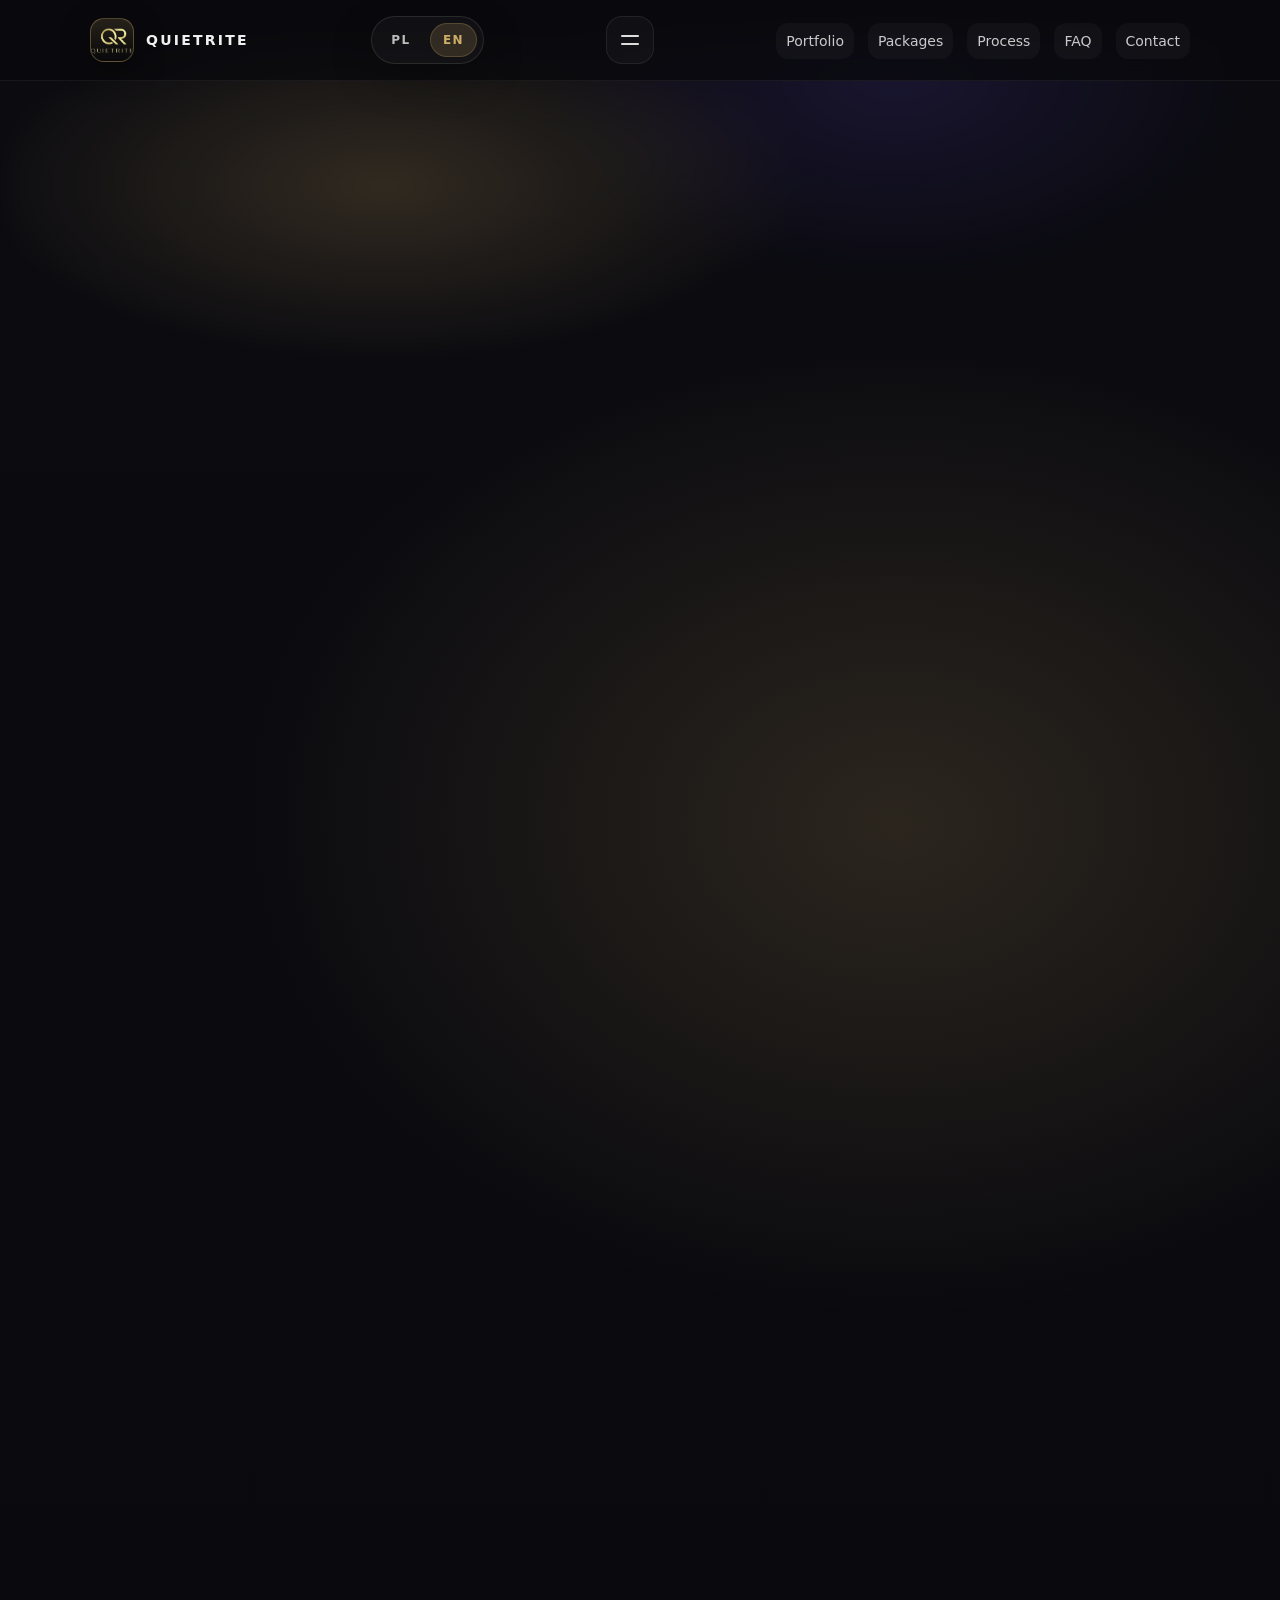
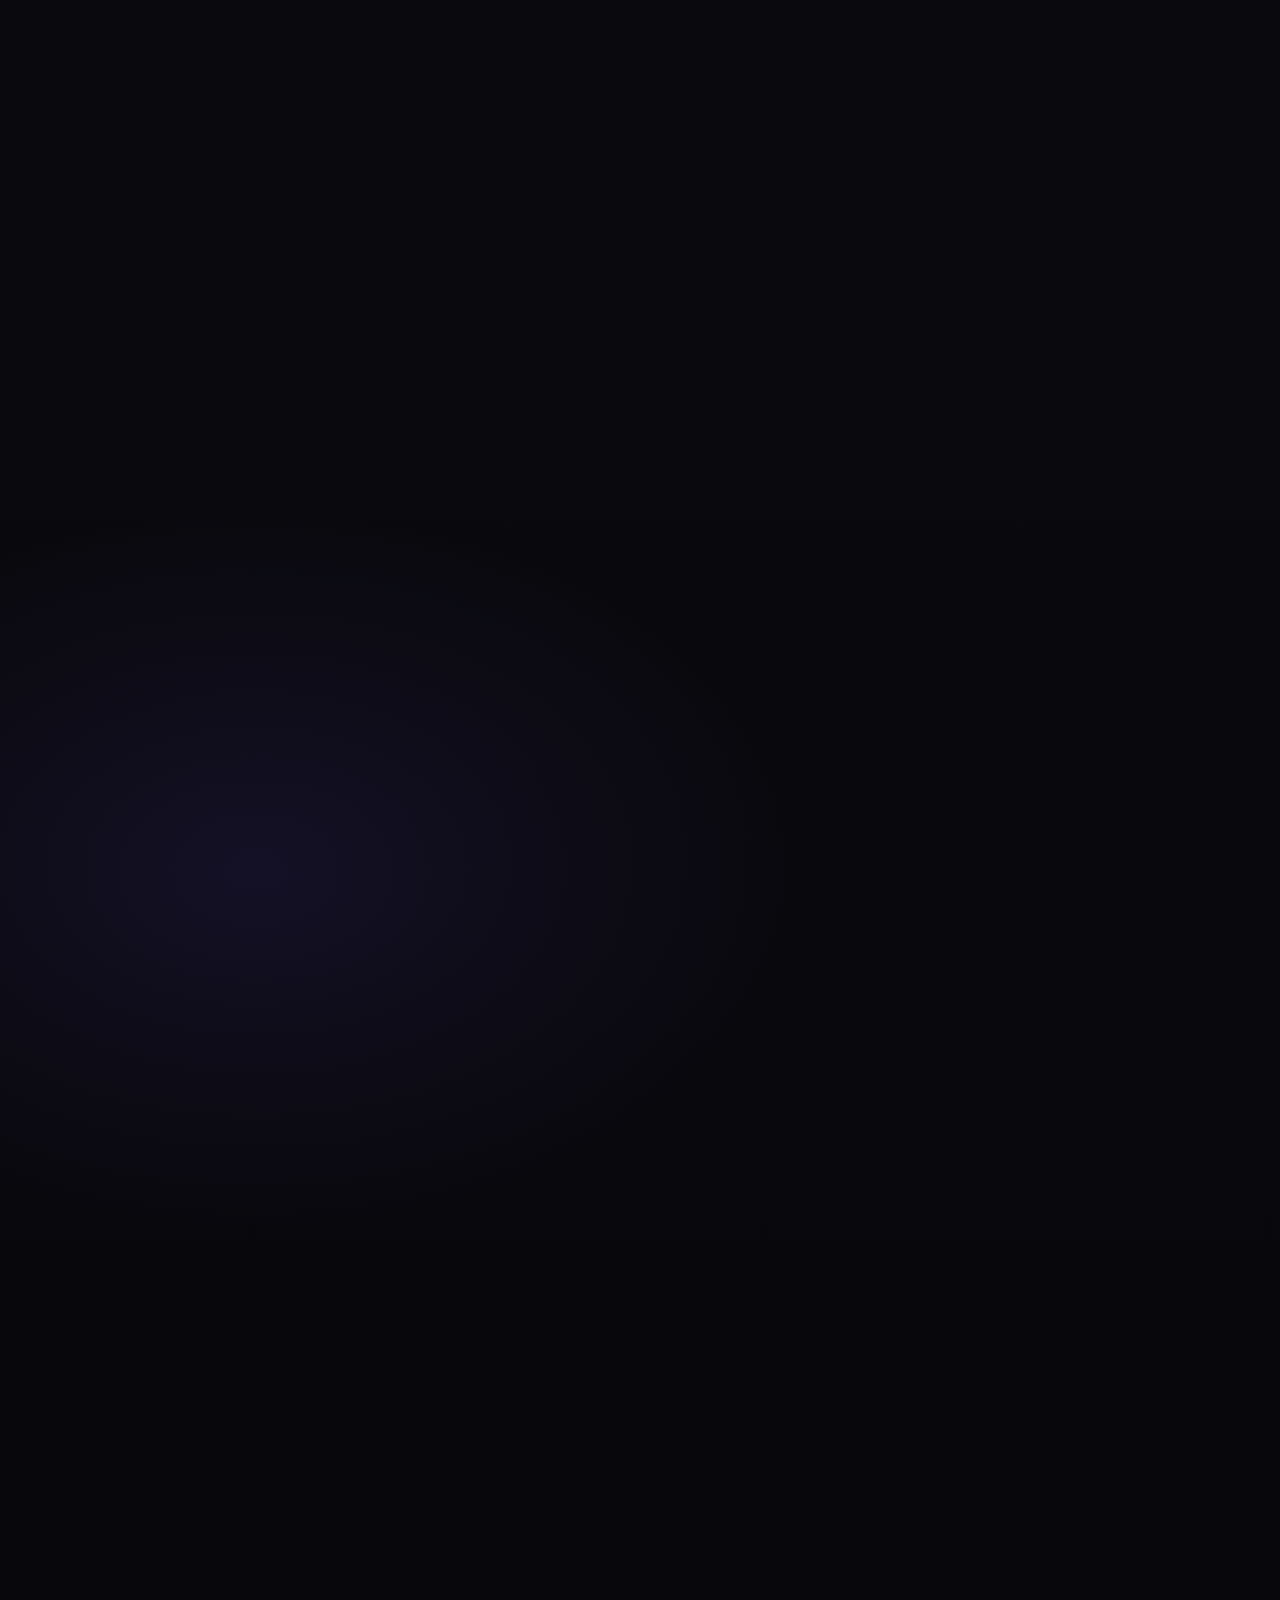
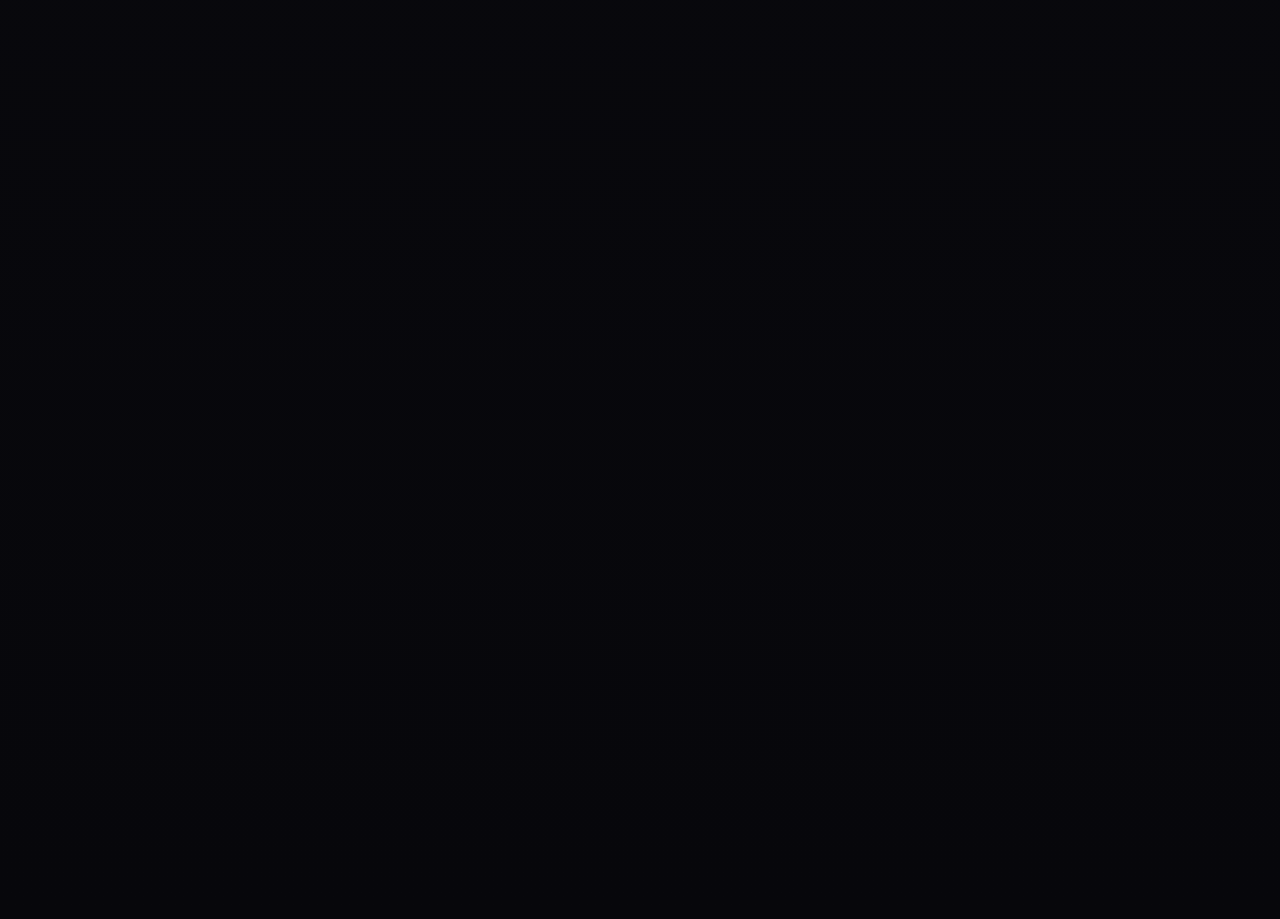
==== commit da3ffd53: "index.html" ====
--- a/en/index.html
+++ b/en/index.html
@@ -438,6 +438,7 @@
             <p id="formError" hidden role="alert">❌ Something went wrong. Please try again.</p>
 
             <p class="form-note muted">I’ll reply to the email you provided.</p>
+            <p class="form-note muted">By sending the brief you accept the <a href="/en/terms.html">Terms</a> and acknowledge the <a href="/en/privacy.html">Privacy Policy</a>.</p>
           </form>
         </div>
 
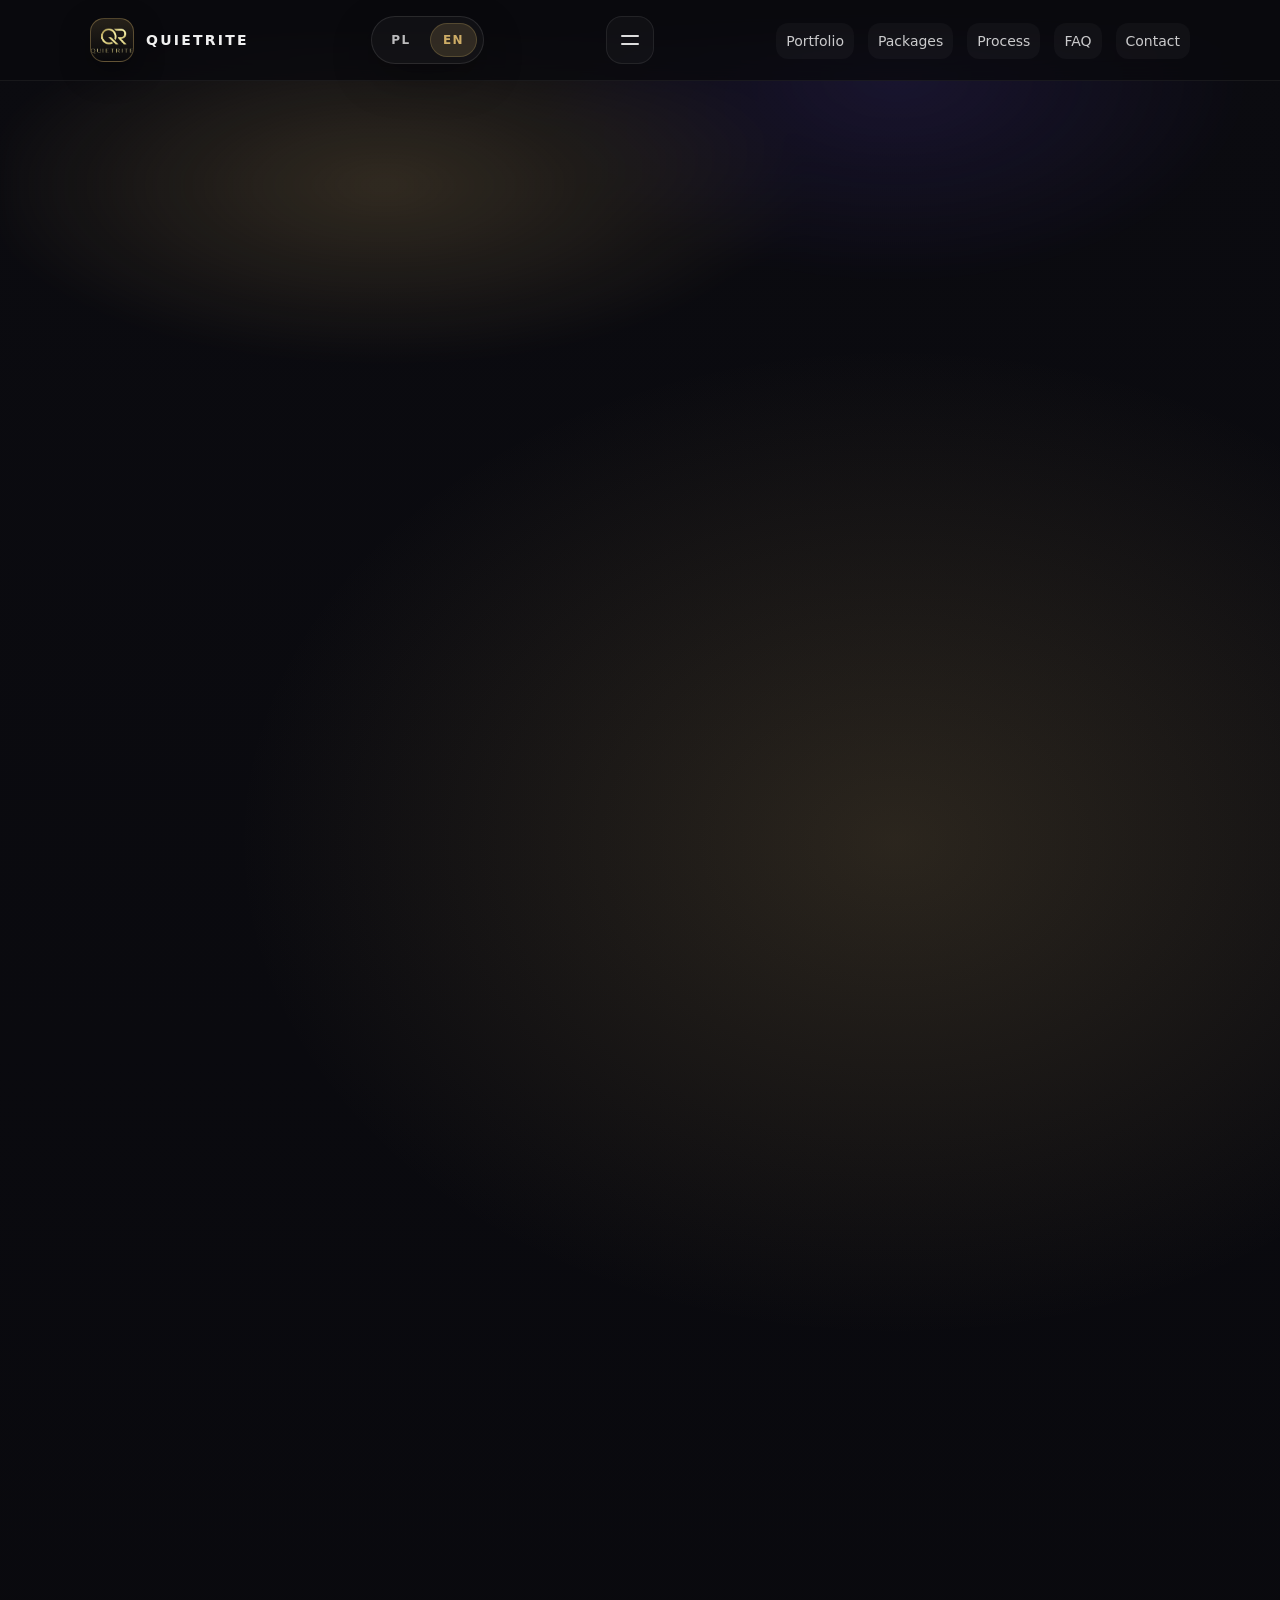
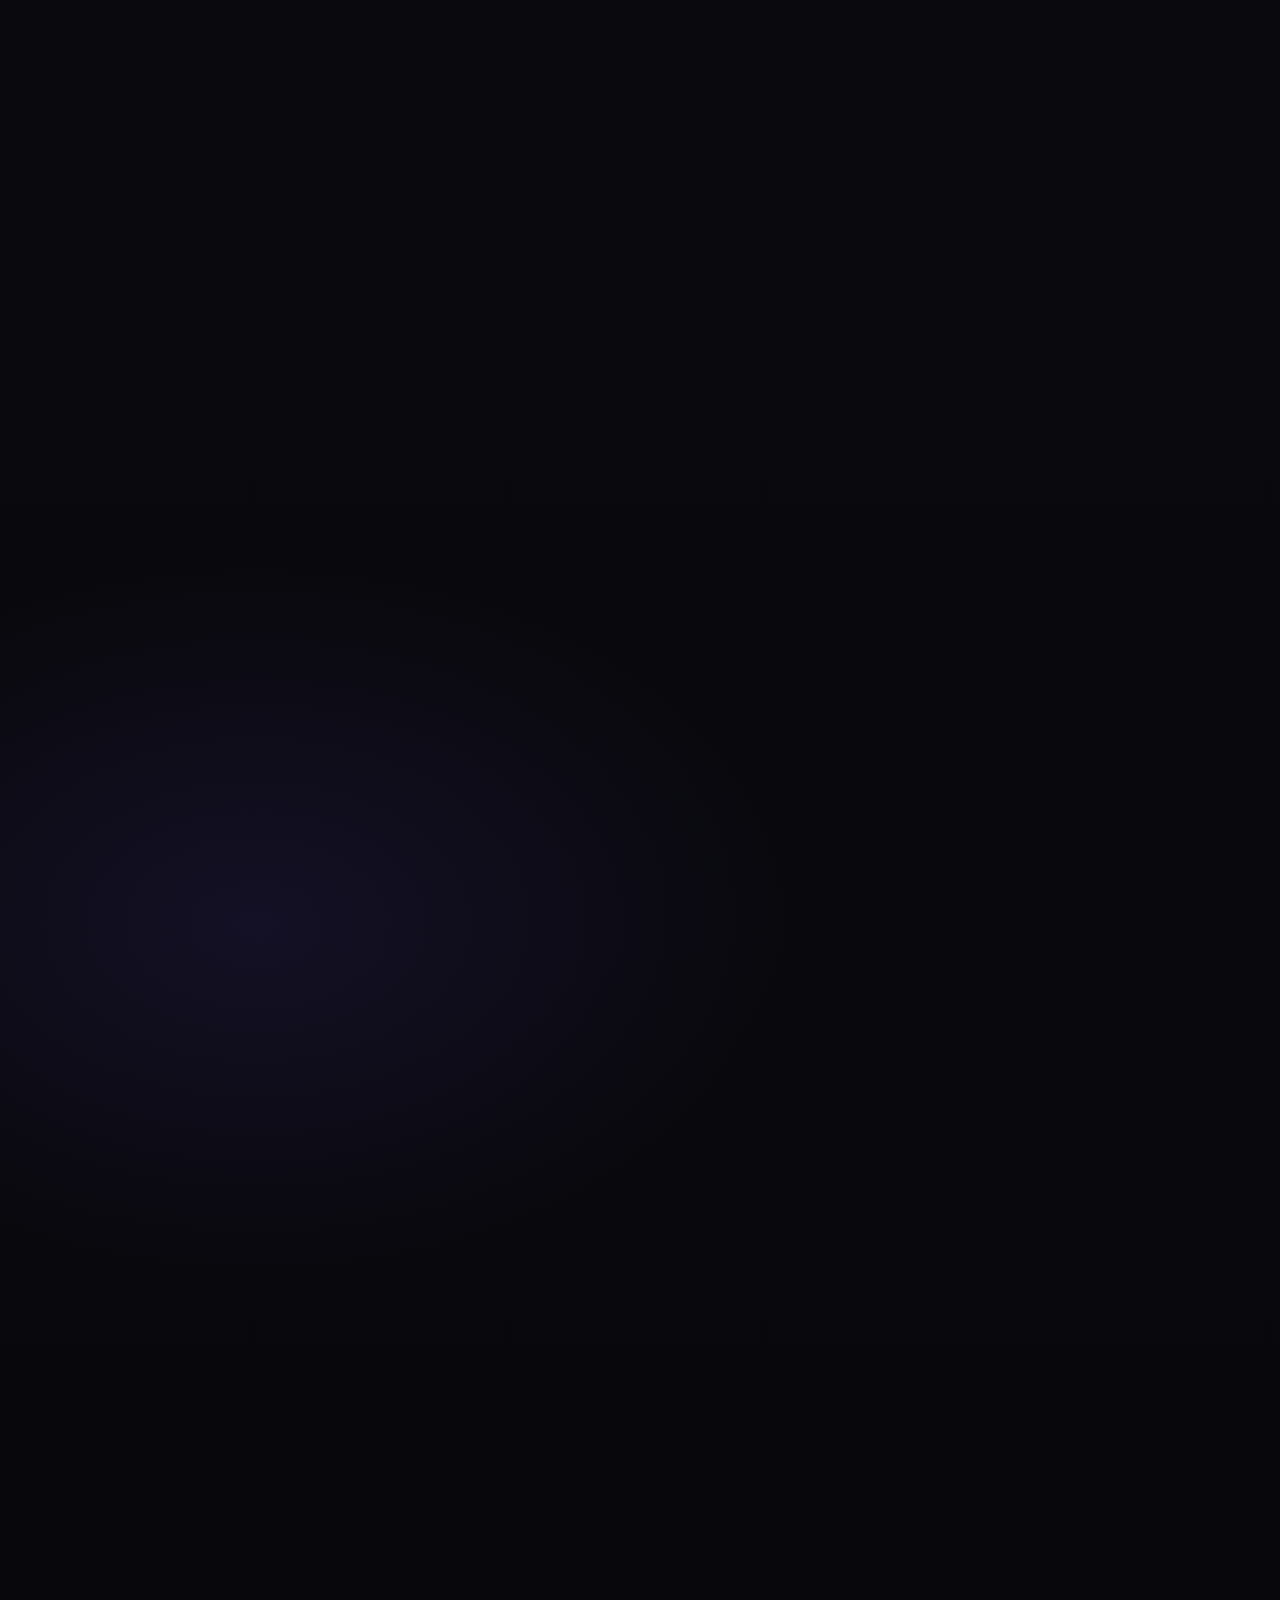
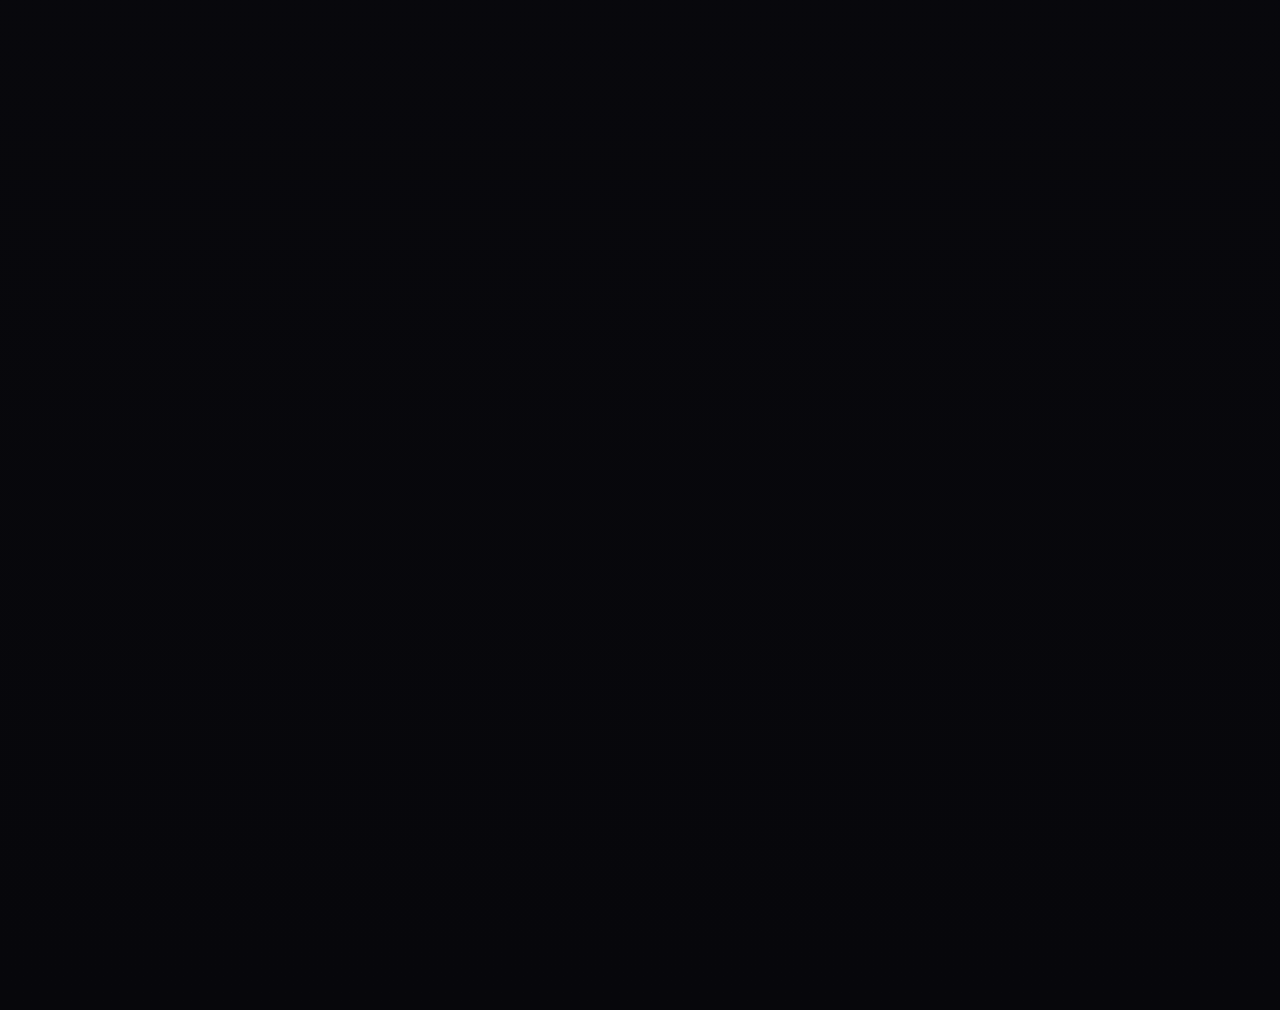
==== commit 03fe1deb: "index.html" ====
--- a/en/index.html
+++ b/en/index.html
@@ -3,7 +3,7 @@
 <head>
   <meta charset="utf-8" />
 
-  <!-- CSP: allows JSON-LD inline + Formspree + external JS/CSS -->
+  <!-- CSP: allows JSON-LD inline + Formspree -->
   <meta http-equiv="Content-Security-Policy" content="default-src 'self'; base-uri 'self'; object-src 'none'; frame-ancestors 'none'; form-action 'self' https://formspree.io; img-src 'self' data:; style-src 'self'; script-src 'self' 'unsafe-inline'; font-src 'self'; connect-src 'self' https://formspree.io; manifest-src 'self'; upgrade-insecure-requests;">
 
   <meta name="referrer" content="strict-origin-when-cross-origin">
@@ -16,8 +16,6 @@
   <meta name="theme-color" content="#0B0B10" />
 
   <link rel="canonical" href="https://quietrite.pl/en/" />
-
-  <!-- hreflang -->
   <link rel="alternate" href="https://quietrite.pl/" hreflang="pl" />
   <link rel="alternate" href="https://quietrite.pl/en/" hreflang="en" />
   <link rel="alternate" href="https://quietrite.pl/" hreflang="x-default" />
@@ -49,12 +47,9 @@
   <meta name="twitter:image" content="https://quietrite.pl/og-quietrite-1200x630.png" />
   <meta name="twitter:image:alt" content="Quietrite — UGC Ads for Health & Sport brands" />
 
-  <!-- Perf -->
-  <link rel="preload" href="/styles.css?v=10" as="style">
-  <link rel="preload" href="/quietrite-logo.png" as="image" fetchpriority="high">
-  <link rel="stylesheet" href="/styles.css?v=10">
-  <link rel="preload" href="/script.js?v=10" as="script">
-  <script src="/script.js?v=10" defer></script>
+  <!-- Assets (cache bust) -->
+  <link rel="stylesheet" href="/styles.css?v=12">
+  <script src="/script.js?v=12" defer></script>
 </head>
 
 <body>
@@ -210,7 +205,7 @@
           <!-- VIDEO 1 -->
           <a class="work work--video" href="/diesel.mp4" data-video="/diesel.mp4" aria-label="Open video: Diesel — Performance UGC">
             <div class="work__thumb">
-              <video class="work__video" data-src="/diesel.mp4" muted loop playsinline preload="none"></video>
+              <video class="work__video" data-src="/diesel.mp4" playsinline muted loop preload="metadata"></video>
               <div class="work__play" aria-hidden="true">▶</div>
             </div>
             <div class="work__meta">
@@ -225,7 +220,7 @@
           <!-- VIDEO 2 (rename if needed) -->
           <a class="work work--video" href="/film-2.mp4" data-video="/film-2.mp4" aria-label="Open video: UGC Ads — Meta">
             <div class="work__thumb">
-              <video class="work__video" data-src="/film-2.mp4" muted loop playsinline preload="none"></video>
+              <video class="work__video" data-src="/film-2.mp4" playsinline muted loop preload="metadata"></video>
               <div class="work__play" aria-hidden="true">▶</div>
             </div>
             <div class="work__meta">
@@ -240,7 +235,7 @@
           <!-- VIDEO 3 (rename if needed) -->
           <a class="work work--video" href="/film-3.mp4" data-video="/film-3.mp4" aria-label="Open video: UGC — TikTok">
             <div class="work__thumb">
-              <video class="work__video" data-src="/film-3.mp4" muted loop playsinline preload="none"></video>
+              <video class="work__video" data-src="/film-3.mp4" playsinline muted loop preload="metadata"></video>
               <div class="work__play" aria-hidden="true">▶</div>
             </div>
             <div class="work__meta">
@@ -369,15 +364,17 @@
         <div class="faq">
           <details class="faq__item">
             <summary class="faq__q">How long does delivery take?</summary>
-            <div class="faq__a">Usually 3–7 business days depending on scope and variants.</div>
+            <div class="faq__a">Typically 3–7 business days depending on the package and number of variants.</div>
           </details>
+
           <details class="faq__item">
             <summary class="faq__q">Do you create A/B variants?</summary>
-            <div class="faq__a">Yes — especially in PRO/ELITE. Testing hooks makes the biggest difference.</div>
+            <div class="faq__a">Yes — especially in PRO/ELITE, because hook testing makes the biggest difference.</div>
           </details>
+
           <details class="faq__item">
             <summary class="faq__q">Can I request revisions?</summary>
-            <div class="faq__a">Yes. ELITE includes 2 revision rounds. Others are agreed in the brief.</div>
+            <div class="faq__a">Yes. ELITE includes 2 revision rounds. Other packages are agreed during the brief.</div>
           </details>
         </div>
       </div>
@@ -438,7 +435,9 @@
             <p id="formError" hidden role="alert">❌ Something went wrong. Please try again.</p>
 
             <p class="form-note muted">I’ll reply to the email you provided.</p>
-            <p class="form-note muted">By sending the brief you accept the <a href="/en/terms.html">Terms</a> and acknowledge the <a href="/en/privacy.html">Privacy Policy</a>.</p>
+            <p class="form-note muted">
+              By sending the brief you accept the <a href="/en/terms.html">Terms</a> and acknowledge the <a href="/en/privacy.html">Privacy Policy</a>.
+            </p>
           </form>
         </div>
 
@@ -466,7 +465,7 @@
     </div>
   </div>
 
-  <!-- Schema (EN) -->
+  <!-- JSON-LD: Organization -->
   <script type="application/ld+json">
   {
     "@context":"https://schema.org",
@@ -478,5 +477,53 @@
     "logo":"https://quietrite.pl/quietrite-logo.png"
   }
   </script>
+
+  <!-- JSON-LD: WebSite -->
+  <script type="application/ld+json">
+  {
+    "@context":"https://schema.org",
+    "@type":"WebSite",
+    "@id":"https://quietrite.pl/#website",
+    "url":"https://quietrite.pl/",
+    "name":"Quietrite",
+    "publisher":{"@id":"https://quietrite.pl/#organization"},
+    "inLanguage":"en-EN"
+  }
+  </script>
+
+  <!-- JSON-LD: FAQ -->
+  <script type="application/ld+json">
+  {
+    "@context": "https://schema.org",
+    "@type": "FAQPage",
+    "@id": "https://quietrite.pl/en/#faq",
+    "mainEntity": [
+      {
+        "@type": "Question",
+        "name": "How long does delivery take?",
+        "acceptedAnswer": {
+          "@type": "Answer",
+          "text": "Typically 3–7 business days depending on the package and number of variants."
+        }
+      },
+      {
+        "@type": "Question",
+        "name": "Do you create A/B variants?",
+        "acceptedAnswer": {
+          "@type": "Answer",
+          "text": "Yes — especially in PRO/ELITE, because hook testing makes the biggest difference."
+        }
+      },
+      {
+        "@type": "Question",
+        "name": "Can I request revisions?",
+        "acceptedAnswer": {
+          "@type": "Answer",
+          "text": "Yes. ELITE includes 2 revision rounds. Other packages are agreed during the brief."
+        }
+      }
+    ]
+  }
+  </script>
 </body>
 </html>
--- a/styles.css
+++ b/styles.css
@@ -1004,3 +1004,162 @@
     padding: 0 10px;
   }
 }
+
+.form-note a{
+  color: rgba(215,180,106,.92);
+  font-weight: 900;
+}
+.form-note a:hover{
+  text-decoration: underline;
+}
+
+/* FINAL POLISH (mobile/iOS) */
+
+/* header spacing: logo + lang + burger nie będą się ściskać */
+.header__inner{
+  flex-wrap: wrap;
+}
+
+/* na małych ekranach: lang switch i burger w jednej linii po prawej */
+@media (max-width: 520px){
+  .header__inner{
+    gap: 10px;
+  }
+  .lang-switch{
+    margin-left: auto;
+  }
+}
+
+/* poprawa klikalności elementów w portfolio */
+.work{
+  -webkit-tap-highlight-color: transparent;
+}
+
+/* modal: nie pozwól na “przewijanie tła” na iOS */
+body.modal-open{
+  position: fixed;
+  width: 100%;
+}
+
+.work__video{
+  width: 100%;
+  height: 100%;
+  object-fit: cover;
+  border-radius: inherit;
+  display: block;
+  background: #000;
+}
+
+/* Accessibility / focus */
+
+:focus-visible{
+  outline: 2px solid rgba(215,180,106,.85);
+  outline-offset: 3px;
+  border-radius: 12px;
+}
+
+input, select, textarea{
+  font: inherit;
+}
+
+/* LEGAL PAGES (Privacy/Terms) — PRO aesthetics */
+
+.legal-header{
+  display:grid;
+  gap:10px;
+}
+
+.legal-actions{
+  display:flex;
+  gap:10px;
+  flex-wrap:wrap;
+  margin-top:6px;
+}
+
+.legal{
+  padding: 20px;
+}
+
+.legal .card__title{
+  font-size: 20px;
+}
+
+.legal p.muted{
+  line-height: 1.7;
+}
+
+.legal .bullets{
+  line-height: 1.75;
+}
+
+.legal-footer{
+  display:flex;
+  gap:10px;
+  flex-wrap:wrap;
+}
+
+/* =========================================================
+   ETAP 34 — FAQ UI PRO
+   ========================================================= */
+
+.faq{
+  display:grid;
+  gap:12px;
+  margin-top: 10px;
+}
+
+.faq__item{
+  border-radius: 20px;
+  border:1px solid rgba(255,255,255,.10);
+  background: rgba(255,255,255,.03);
+  padding: 0;
+  overflow:hidden;
+}
+
+.faq__q{
+  cursor:pointer;
+  font-weight:900;
+  list-style:none;
+  display:flex;
+  align-items:center;
+  justify-content:space-between;
+  gap:14px;
+  padding: 16px 16px;
+  user-select:none;
+}
+
+.faq__q::-webkit-details-marker{display:none}
+
+.faq__q::after{
+  content:"+";
+  width:34px;
+  height:34px;
+  border-radius: 999px;
+  display:grid;
+  place-items:center;
+  background: rgba(255,255,255,.04);
+  border:1px solid rgba(255,255,255,.10);
+  color: rgba(215,180,106,.95);
+  font-weight:900;
+  flex: 0 0 auto;
+  transition: transform 180ms var(--ease), background 180ms var(--ease);
+}
+
+.faq__item[open] .faq__q::after{
+  content:"–";
+  transform: rotate(180deg);
+  background: rgba(215,180,106,.10);
+  border-color: rgba(215,180,106,.22);
+}
+
+.faq__a{
+  color: rgba(255,255,255,.66);
+  padding: 0 16px 16px;
+  line-height:1.65;
+  animation: faqIn 220ms var(--ease);
+}
+
+@keyframes faqIn{
+  from{ opacity:0; transform: translateY(-4px); }
+  to{ opacity:1; transform: translateY(0); }
+}
